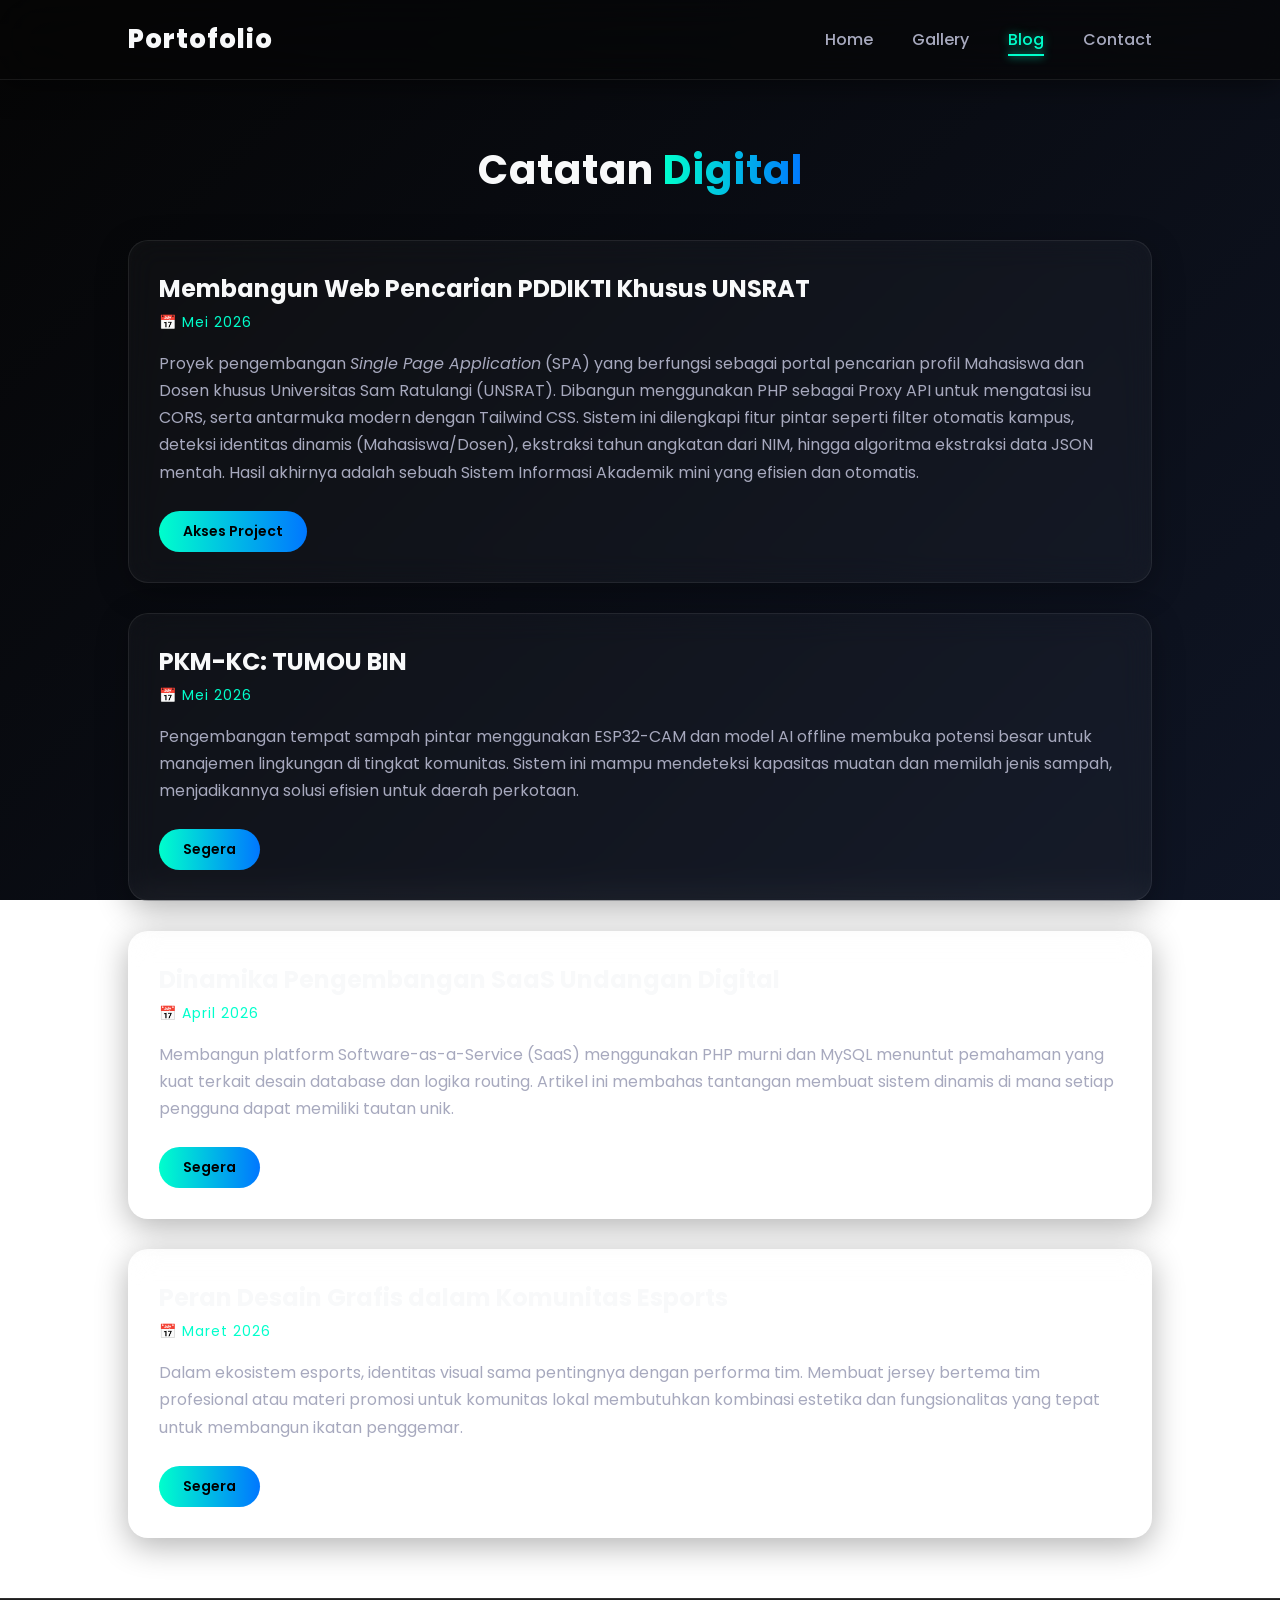
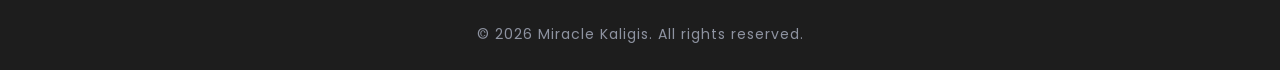
==== blog/index.html @ d9f59096 "commit" ====
<!DOCTYPE html>
<html lang="id">
<head>
    <meta charset="UTF-8">
    <meta name="viewport" content="width=device-width, initial-scale=1.0">
    <title>Blog | Portofolio Web</title>
    <link rel="stylesheet" href="/asset/css/style.css">
</head>
<body>
    <header class="tajuk">
        <a href="../" class="logo">Portofolio</a>
        <nav class="navigasi_bar">
            <a href="../">Home</a>
            <a href="../gallery/">Gallery</a>
            <a href="../blog/" class="aktif">Blog</a>
            <a href="../contact/">Contact</a>
        </nav>
        <div class="menu-toggle" id="mobile-menu">&#9776;</div>
    </header>

    <main>
        <h1 class="judul-halaman animasi-atas">Catatan <span class="teks-sorot">Digital</span></h1>
        
        <div class="blog-container">
            
            <article class="kartu-kaca blog-post sembunyi-scroll">
                <h2>Membangun Web Pencarian PDDIKTI Khusus UNSRAT</h2>
                <p class="tanggal">&#128197; Mei 2026</p>
                <p>Proyek pengembangan <i>Single Page Application</i> (SPA) yang berfungsi sebagai portal pencarian profil Mahasiswa dan Dosen khusus Universitas Sam Ratulangi (UNSRAT). Dibangun menggunakan PHP sebagai Proxy API untuk mengatasi isu CORS, serta antarmuka modern dengan Tailwind CSS. Sistem ini dilengkapi fitur pintar seperti filter otomatis kampus, deteksi identitas dinamis (Mahasiswa/Dosen), ekstraksi tahun angkatan dari NIM, hingga algoritma ekstraksi data JSON mentah. Hasil akhirnya adalah sebuah Sistem Informasi Akademik mini yang efisien dan otomatis.</p>
                <div style="margin-top: 25px;">
                    <a href="https://unityunsrat.rf.gd/" class="tombol1" style="padding: 10px 24px; font-size: 14px;">Akses Project</a>
                </div>
            </article>

            <article class="kartu-kaca blog-post sembunyi-scroll">
                <h2>PKM-KC: TUMOU BIN</h2>
                <p class="tanggal">&#128197; Mei 2026</p>
                <p>Pengembangan tempat sampah pintar menggunakan ESP32-CAM dan model AI offline membuka potensi besar untuk manajemen lingkungan di tingkat komunitas. Sistem ini mampu mendeteksi kapasitas muatan dan memilah jenis sampah, menjadikannya solusi efisien untuk daerah perkotaan.</p>
                <div style="margin-top: 25px;">
                    <a href="#" class="tombol1" style="padding: 10px 24px; font-size: 14px;">Segera</a>
                </div>
            </article>

            <article class="kartu-kaca blog-post sembunyi-scroll">
                <h2>Dinamika Pengembangan SaaS Undangan Digital</h2>
                <p class="tanggal">&#128197; April 2026</p>
                <p>Membangun platform Software-as-a-Service (SaaS) menggunakan PHP murni dan MySQL menuntut pemahaman yang kuat terkait desain database dan logika routing. Artikel ini membahas tantangan membuat sistem dinamis di mana setiap pengguna dapat memiliki tautan unik.</p>
                <div style="margin-top: 25px;">
                    <a href="#" class="tombol1" style="padding: 10px 24px; font-size: 14px;">Segera</a>
                </div>
            </article>

            <article class="kartu-kaca blog-post sembunyi-scroll">
                <h2>Peran Desain Grafis dalam Komunitas Esports</h2>
                <p class="tanggal">&#128197; Maret 2026</p>
                <p>Dalam ekosistem esports, identitas visual sama pentingnya dengan performa tim. Membuat jersey bertema tim profesional atau materi promosi untuk komunitas lokal membutuhkan kombinasi estetika dan fungsionalitas yang tepat untuk membangun ikatan penggemar.</p>
                <div style="margin-top: 25px;">
                    <a href="#" class="tombol1" style="padding: 10px 24px; font-size: 14px;">Segera</a>
                </div>
            </article>
            
        </div>
    </main>

    <footer>
        <p>&copy; 2026 Miracle Kaligis. All rights reserved.</p>
    </footer>

    <script src="/asset/js/script.js"></script>
</body>
</html>
---- asset/css/style.css ----
/* ========== FONT & VARIABEL ========== */
@import url('https://fonts.googleapis.com/css2?family=Poppins:wght@300;400;500;600;700;800&display=swap');

:root {
    --latar_belakang: #050505;
    --warna1: #f8f9fa;
    --warna2: #00ffcc;
    --warna-gradasi: linear-gradient(135deg, #00ffcc, #0077ff);
    --warna-gradasi-animasi: linear-gradient(270deg, #00ffcc, #0077ff, #00ffcc);
    --warna3: rgba(255, 255, 255, 0.03);
    --border-kaca: rgba(255, 255, 255, 0.08);
    --kaca-kilap: inset 0 0 15px rgba(255, 255, 255, 0.02);
}

/* ========== CUSTOM SCROLLBAR ========== */
::-webkit-scrollbar { width: 8px; }
::-webkit-scrollbar-track { background: var(--latar_belakang); }
::-webkit-scrollbar-thumb { 
    background: var(--warna-gradasi); 
    border-radius: 10px; 
}
::-webkit-scrollbar-thumb:hover {
    background: #00ffcc;
}

/* ========== RESET & DASAR ========== */
* {
    margin: 0; 
    padding: 0;
    box-sizing: border-box;
    font-family: 'Poppins', sans-serif;
    scroll-behavior: smooth;
}

body {
    color: var(--warna1);
    /* Latar belakang animasi yang elegan */
    background: linear-gradient(-45deg, #0a0f1d, #050505, #121a2f, #050505);
    background-size: 400% 400%;
    animation: gerakBackground 15s ease infinite;
    background-attachment: fixed;
    overflow-x: hidden;
    display: flex;
    flex-direction: column;
    min-height: 100vh;
}

@keyframes gerakBackground {
    0% { background-position: 0% 50%; }
    50% { background-position: 100% 50%; }
    100% { background-position: 0% 50%; }
}

/* ========== GRADASI TEKS ANIMASI ========== */
.teks-sorot {
    background: var(--warna-gradasi-animasi);
    background-size: 200% 200%;
    animation: gradasiTeks 3s ease infinite;
    background-clip: text;
    -webkit-background-clip: text;
    -webkit-text-fill-color: transparent;
    font-weight: 700;
}

@keyframes gradasiTeks {
    0% { background-position: 0% 50%; }
    50% { background-position: 100% 50%; }
    100% { background-position: 0% 50%; }
}

/* ========== TAJUK (HEADER) ========== */
.tajuk {
    background: rgba(5, 5, 5, 0.6);
    backdrop-filter: blur(25px);
    -webkit-backdrop-filter: blur(25px);
    border-bottom: 1px solid var(--border-kaca);
    position: sticky;
    top: 0; 
    left: 0; 
    width: 100%;
    padding: 20px 10%;
    display: flex;
    justify-content: space-between;
    align-items: center;
    z-index: 999;
    box-shadow: 0 4px 30px rgba(0, 0, 0, 0.5);
}

.logo {
    font-size: 26px;
    font-weight: 800;
    color: var(--warna1);
    text-decoration: none;
    letter-spacing: 1px;
    transition: text-shadow 0.3s ease;
}

.logo:hover {
    text-shadow: 0 0 15px rgba(0, 255, 204, 0.6);
}

.navigasi_bar a {
    text-decoration: none;
    font-size: 16px;
    font-weight: 500;
    color: #a7a9be;
    margin-left: 35px;
    position: relative;
    transition: color 0.3s ease, text-shadow 0.3s ease;
}

/* Efek garis bawah animasi saat navigasi di-hover */
.navigasi_bar a::after {
    content: '';
    position: absolute;
    width: 0;
    height: 2px;
    bottom: -5px;
    left: 0;
    background: var(--warna2);
    transition: width 0.3s ease;
    box-shadow: 0 0 8px var(--warna2);
}

.navigasi_bar a:hover::after, .navigasi_bar a.aktif::after {
    width: 100%;
}

.navigasi_bar a:hover, .navigasi_bar a.aktif {
    color: var(--warna2);
    text-shadow: 0 0 10px rgba(0, 255, 204, 0.5);
}

.menu-toggle {
    display: none;
    font-size: 28px;
    color: var(--warna1);
    cursor: pointer;
    transition: transform 0.3s ease;
}
.menu-toggle:hover {
    transform: scale(1.1);
    color: var(--warna2);
}

/* ========== KOMPONEN UMUM ========== */
main {
    flex: 1;
    padding: 60px 10%;
}

.judul-halaman {
    text-align: center;
    font-size: 40px;
    margin-bottom: 40px;
    letter-spacing: 1px;
}

.tombol1 {
    display: inline-block;
    background: var(--warna-gradasi-animasi);
    background-size: 200% 200%;
    padding: 14px 35px;
    border-radius: 30px;
    font-weight: 600; 
    color: #000;
    text-decoration: none;
    transition: transform 0.3s ease, box-shadow 0.3s ease, background-position 0.4s ease;
    border: none;
    cursor: pointer;
}

.tombol1:hover { 
    transform: translateY(-3px); 
    background-position: 100% 50%;
    box-shadow: 0 10px 25px rgba(0, 255, 204, 0.4); 
}

/* Efek Kaca Premium (Glassmorphism) */
.kartu-kaca {
    background: var(--warna3);
    backdrop-filter: blur(15px);
    -webkit-backdrop-filter: blur(15px);
    padding: 30px;
    border-radius: 20px;
    border: 1px solid var(--border-kaca);
    box-shadow: var(--kaca-kilap), 0 8px 32px rgba(0, 0, 0, 0.3);
    transition: transform 0.4s cubic-bezier(0.175, 0.885, 0.32, 1.275), border-color 0.4s ease, box-shadow 0.4s ease;
}

.kartu-kaca:hover {
    transform: translateY(-8px);
    border-color: var(--warna2);
    box-shadow: var(--kaca-kilap), 0 15px 35px rgba(0, 255, 204, 0.15);
}

/* ========== HALAMAN HOME & FOTO PROFIL ========== */
.beranda {
    display: flex;
    align-items: center;
    justify-content: space-between;
    gap: 50px;
    min-height: calc(100vh - 150px);
    position: relative;
}

.konten_beranda { 
    max-width: 600px; 
    z-index: 2; 
}

.konten_beranda h3 { 
    font-size: 24px; 
    font-weight: 600; 
    color: #a7a9be; 
    text-transform: uppercase;
    letter-spacing: 2px;
}

.konten_beranda h1 { 
    font-size: 55px; 
    font-weight: 800; 
    margin: 10px 0; 
    line-height: 1.2; 
}

.konten_beranda p { 
    font-size: 16px; 
    color: #8e93a1; 
    line-height: 1.8; 
    margin: 20px 0 35px; 
}

/* Foto Profil Lebi Keren */
.foto-profil-container {
    display: flex;
    justify-content: center;
    align-items: center;
    flex: 1;
}

.lingkaran-glowing {
    position: relative;
    width: 350px;
    height: 350px;
    border-radius: 50%;
    display: flex;
    justify-content: center;
    align-items: center;
    animation: mengambang 4s ease-in-out infinite;
}

/* Efek Pulsing Glow */
.lingkaran-glowing::after {
    content: '';
    position: absolute;
    width: 100%;
    height: 100%;
    border-radius: 50%;
    box-shadow: 0 0 50px rgba(0, 255, 204, 0.3);
    animation: pulse 2s ease-out infinite;
    z-index: -2;
}

.lingkaran-glowing::before {
    content: '';
    position: absolute;
    width: 106%;
    height: 106%;
    border-radius: 50%;
    background: var(--warna-gradasi);
    animation: putar 5s linear infinite;
    z-index: -1;
    box-shadow: 0 0 35px rgba(0, 255, 204, 0.4);
}

.lingkaran-glowing img {
    position: relative;
    width: 100%;
    height: 100%;
    object-fit: cover; 
    object-position: center; 
    border-radius: 50%;
    border: 8px solid var(--latar_belakang); 
    z-index: 1;
    background-color: var(--latar_belakang);
    transition: transform 0.5s ease;
}

.lingkaran-glowing:hover img {
    transform: scale(1.05);
}

@keyframes putar {
    0% { transform: rotate(0deg); }
    100% { transform: rotate(360deg); }
}

@keyframes mengambang {
    0%, 100% { transform: translateY(0); }
    50% { transform: translateY(-15px); }
}

@keyframes pulse {
    0% { transform: scale(1); opacity: 1; }
    100% { transform: scale(1.15); opacity: 0; }
}

/* ========== SECTION KETERAMPILAN ========== */
.keterampilan {
    margin-top: 120px;
    text-align: center;
}

.keterampilan-header h2 {
    font-size: 36px;
    margin-bottom: 10px;
}

.keterampilan-header p {
    font-size: 16px;
    color: #8e93a1;
    margin-bottom: 50px;
}

.keterampilan-container {
    display: flex;
    flex-wrap: wrap;
    justify-content: center;
    gap: 30px;
}

.kartu-skill {
    background: var(--warna3); 
    backdrop-filter: blur(15px);
    border: 1px solid var(--border-kaca);
    border-radius: 20px;
    padding: 40px 20px;
    width: 260px;
    box-shadow: var(--kaca-kilap), 0 8px 32px rgba(0, 0, 0, 0.3);
    transition: all 0.4s cubic-bezier(0.175, 0.885, 0.32, 1.275);
    position: relative;
    overflow: hidden;
}

/* Garis atas aksen saat di hover */
.kartu-skill::before {
    content: '';
    position: absolute;
    top: 0; left: 0; width: 0; height: 3px;
    background: var(--warna2);
    transition: width 0.4s ease;
}

.kartu-skill:hover::before {
    width: 100%;
}

.kartu-skill:hover {
    transform: translateY(-12px);
    border-color: rgba(0, 255, 204, 0.3);
    box-shadow: var(--kaca-kilap), 0 20px 40px rgba(0, 255, 204, 0.1);
}

.ikon-skill {
    font-size: 45px;
    margin-bottom: 20px;
    background: var(--warna-gradasi);
    background-clip: text;
    -webkit-background-clip: text;
    -webkit-text-fill-color: transparent;
    display: inline-block;
}

.kartu-skill h3 {
    font-size: 20px;
    margin-bottom: 15px;
    color: var(--warna1);
}

.kartu-skill p {
    font-size: 14px;
    color: #8e93a1;
    line-height: 1.6;
}

/* ========== HALAMAN GALLERY ========== */
.gallery-grid {
    display: grid;
    grid-template-columns: repeat(auto-fit, minmax(280px, 1fr));
    gap: 20px;
}

.gallery-grid img {
    width: 100%;
    height: 250px;
    object-fit: cover;
    border-radius: 15px;
    border: 1px solid var(--border-kaca);
    transition: all 0.5s ease;
    cursor: pointer;
    filter: grayscale(60%) brightness(80%);
}

.gallery-grid img:hover {
    filter: grayscale(0%) brightness(100%);
    box-shadow: 0 10px 25px rgba(0, 255, 204, 0.3);
    transform: scale(1.03) translateY(-5px);
    border-color: var(--warna2);
}

/* ========== HALAMAN BLOG ========== */
.blog-container {
    display: flex;
    flex-direction: column;
    gap: 30px;
}

.blog-post h2 { 
    font-size: 24px; 
    margin-bottom: 5px; 
    color: var(--warna1); 
    transition: color 0.3s ease;
}
.kartu-kaca:hover .blog-post h2 {
    color: var(--warna2);
}

.blog-post .tanggal { 
    color: var(--warna2); 
    font-size: 14px; 
    margin-bottom: 15px; 
    letter-spacing: 1px;
}

.blog-post p { 
    color: #a7a9be; 
    line-height: 1.7; 
}

/* ========== HALAMAN CONTACT ========== */
.contact-wrapper {
    display: flex;
    flex-wrap: wrap;
    gap: 40px;
}

.data-diri, .form-kontak { 
    flex: 1; 
    min-width: 300px; 
}

.data-diri h3, .form-kontak h3 { 
    margin-bottom: 25px; 
    font-size: 24px; 
    position: relative;
    display: inline-block;
}

.data-diri h3::after, .form-kontak h3::after {
    content: '';
    position: absolute;
    width: 40px;
    height: 3px;
    background: var(--warna2);
    bottom: -8px;
    left: 0;
    border-radius: 2px;
}

.data-diri ul { list-style: none; }

.data-diri li { 
    margin-bottom: 20px; 
    font-size: 16px; 
    color: #a7a9be; 
    display: flex; 
    align-items: center;
    transition: transform 0.3s ease, color 0.3s ease;
}

.data-diri li:hover {
    transform: translateX(8px);
    color: var(--warna1);
}

.ikon-keren {
    width: 30px;
    font-size: 18px;
    color: var(--warna2);
    display: inline-block;
    text-align: center;
    margin-right: 15px;
    transition: transform 0.3s ease;
}
.data-diri li:hover .ikon-keren {
    transform: scale(1.2);
}

.data-diri strong { 
    color: var(--warna1); 
    margin-right: 5px; 
}

/* Efek Sosmed Link */
.sosmed-link {
    display: flex;
    align-items: center;
    transition: all 0.3s ease;
}
.sosmed-link img {
    width: 32px; 
    height: 32px; 
    border-radius: 8px;
    transition: all 0.3s cubic-bezier(0.175, 0.885, 0.32, 1.275);
    box-shadow: 0 4px 6px rgba(0,0,0,0.2);
}
.sosmed-link:hover img {
    transform: scale(1.2) translateY(-4px);
    filter: drop-shadow(0px 8px 12px rgba(0, 255, 204, 0.5)); 
}

/* Form Styling */
.form-kontak form { 
    display: flex; 
    flex-direction: column; 
    gap: 18px; 
}

.form-kontak input, .form-kontak textarea {
    padding: 16px; 
    border-radius: 12px; 
    background: rgba(255, 255, 255, 0.03);
    border: 1px solid var(--border-kaca); 
    color: var(--warna1); 
    outline: none; 
    font-size: 15px;
    font-family: inherit;
    transition: all 0.3s ease;
    box-sizing: border-box;
}

.form-kontak input:hover, .form-kontak textarea:hover {
    background: rgba(255, 255, 255, 0.05);
}

.form-kontak input:focus, .form-kontak textarea:focus { 
    border-color: var(--warna2);
    background: rgba(0, 255, 204, 0.02);
    box-shadow: 0 0 15px rgba(0, 255, 204, 0.2);
    transform: translateY(-2px);
}

.form-kontak textarea { 
    resize: vertical; 
    min-height: 150px; 
}

/* ========== FOOTER ========== */
footer {
    text-align: center;
    padding: 25px;
    background: rgba(5,5,5,0.9);
    border-top: 1px solid var(--border-kaca);
    color: #8e93a1;
    font-size: 14px;
    margin-top: auto;
    letter-spacing: 1px;
}

/* ========== ANIMASI KURSOR MENGETIK ========== */
.kursor {
    font-weight: bold;
    color: var(--warna2);
    animation: kedip 0.7s infinite;
}

@keyframes kedip {
    0%, 100% { opacity: 1; }
    50% { opacity: 0; }
}

/* ========== ANIMASI HALAMAN DIMUAT ========== */
.animasi-kiri { opacity: 0; animation: geserKiri 1s ease forwards; }
.animasi-kanan { opacity: 0; animation: geserKanan 1s ease forwards; }
.animasi-atas { opacity: 0; animation: geserAtas 1s ease forwards; }

.delay-1 { animation-delay: 0.2s; }
.delay-2 { animation-delay: 0.4s; }
.delay-3 { animation-delay: 0.6s; }
.delay-4 { animation-delay: 0.8s; } 

@keyframes geserKiri { 
    0% { transform: translateX(-50px); opacity: 0; } 
    100% { transform: translateX(0); opacity: 1; } 
}

@keyframes geserKanan { 
    0% { transform: translateX(50px); opacity: 0; } 
    100% { transform: translateX(0); opacity: 1; } 
}

@keyframes geserAtas { 
    0% { transform: translateY(50px); opacity: 0; } 
    100% { transform: translateY(0); opacity: 1; } 
}

/* ========== ANIMASI SCROLL REVEAL ========== */
.sembunyi-scroll {
    opacity: 0;
    transform: translateY(60px) scale(0.95);
    transition: all 0.8s cubic-bezier(0.25, 0.46, 0.45, 0.94);
}

.muncul-scroll {
    opacity: 1;
    transform: translateY(0) scale(1);
}

/* ========== RESPONSIVE (MOBILE) ========== */
@media (max-width: 991px) {
    .tajuk { padding: 15px 5%; }
    .menu-toggle { display: block; }
    
    .navigasi_bar {
        display: none;
        position: absolute; 
        top: 100%; 
        left: 0; 
        width: 100%;
        background: rgba(5,5,5,0.98); 
        backdrop-filter: blur(15px);
        flex-direction: column; 
        text-align: center;
        border-bottom: 1px solid var(--border-kaca);
        box-shadow: 0 10px 20px rgba(0,0,0,0.5);
    }
    
    .navigasi_bar.tampil { display: flex; animation: slideBawah 0.3s ease; }
    
    @keyframes slideBawah {
        from { opacity: 0; transform: translateY(-10px); }
        to { opacity: 1; transform: translateY(0); }
    }
    
    .navigasi_bar a { margin: 0; padding: 18px 0; border-top: 1px solid var(--border-kaca); }
    .navigasi_bar a::after { display: none; } /* Matikan garis bawah di mobile */
    main { padding: 40px 5%; }
    
    .beranda { 
        flex-direction: column; 
        justify-content: center; 
        text-align: center; 
        margin-top: 20px;
    }
    
    .lingkaran-glowing {
        width: 280px; 
        height: 280px;
        margin-top: 40px;
    }
    
    .konten_beranda h1 {
        font-size: 42px;
    }
    
    .keterampilan {
        margin-top: 80px;
    }
}
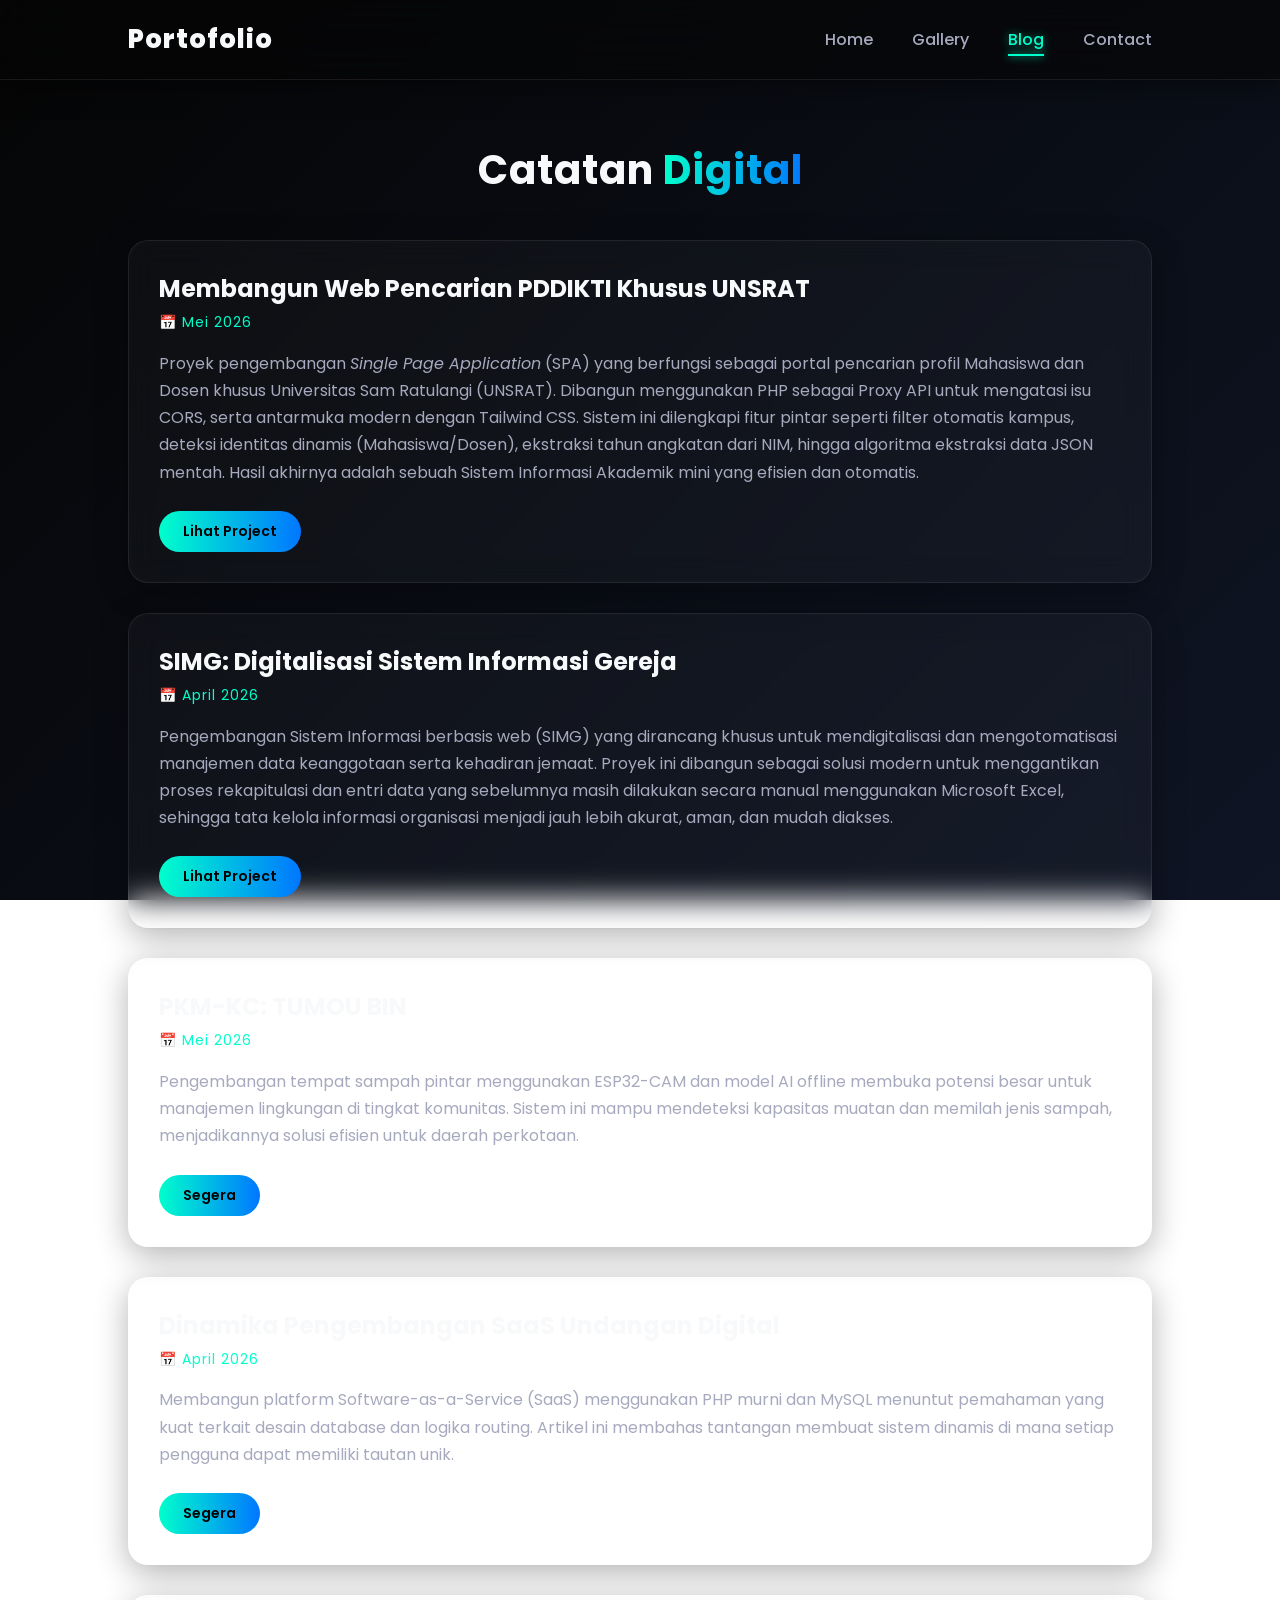
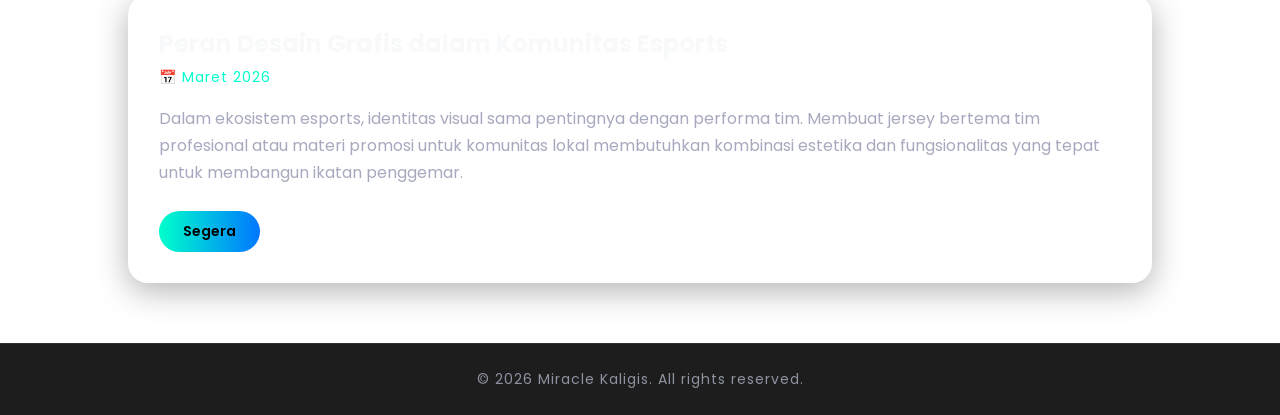
==== commit 9e45a9e1: "commit" ====
--- a/blog/index.html
+++ b/blog/index.html
@@ -28,7 +28,16 @@
                 <p class="tanggal">&#128197; Mei 2026</p>
                 <p>Proyek pengembangan <i>Single Page Application</i> (SPA) yang berfungsi sebagai portal pencarian profil Mahasiswa dan Dosen khusus Universitas Sam Ratulangi (UNSRAT). Dibangun menggunakan PHP sebagai Proxy API untuk mengatasi isu CORS, serta antarmuka modern dengan Tailwind CSS. Sistem ini dilengkapi fitur pintar seperti filter otomatis kampus, deteksi identitas dinamis (Mahasiswa/Dosen), ekstraksi tahun angkatan dari NIM, hingga algoritma ekstraksi data JSON mentah. Hasil akhirnya adalah sebuah Sistem Informasi Akademik mini yang efisien dan otomatis.</p>
                 <div style="margin-top: 25px;">
-                    <a href="https://unityunsrat.rf.gd/" class="tombol1" style="padding: 10px 24px; font-size: 14px;">Akses Project</a>
+                    <a href="https://unityunsrat.rf.gd/" target="_blank" class="tombol1" style="padding: 10px 24px; font-size: 14px;">Lihat Project</a>
+                </div>
+            </article>
+
+            <article class="kartu-kaca blog-post sembunyi-scroll">
+                <h2>SIMG: Digitalisasi Sistem Informasi Gereja</h2>
+                <p class="tanggal">&#128197; April 2026</p>
+                <p>Pengembangan Sistem Informasi berbasis web (SIMG) yang dirancang khusus untuk mendigitalisasi dan mengotomatisasi manajemen data keanggotaan serta kehadiran jemaat. Proyek ini dibangun sebagai solusi modern untuk menggantikan proses rekapitulasi dan entri data yang sebelumnya masih dilakukan secara manual menggunakan Microsoft Excel, sehingga tata kelola informasi organisasi menjadi jauh lebih akurat, aman, dan mudah diakses.</p>
+                <div style="margin-top: 25px;">
+                    <a href="https://sigalilea.biz.id" target="_blank" class="tombol1" style="padding: 10px 24px; font-size: 14px;">Lihat Project</a>
                 </div>
             </article>
 
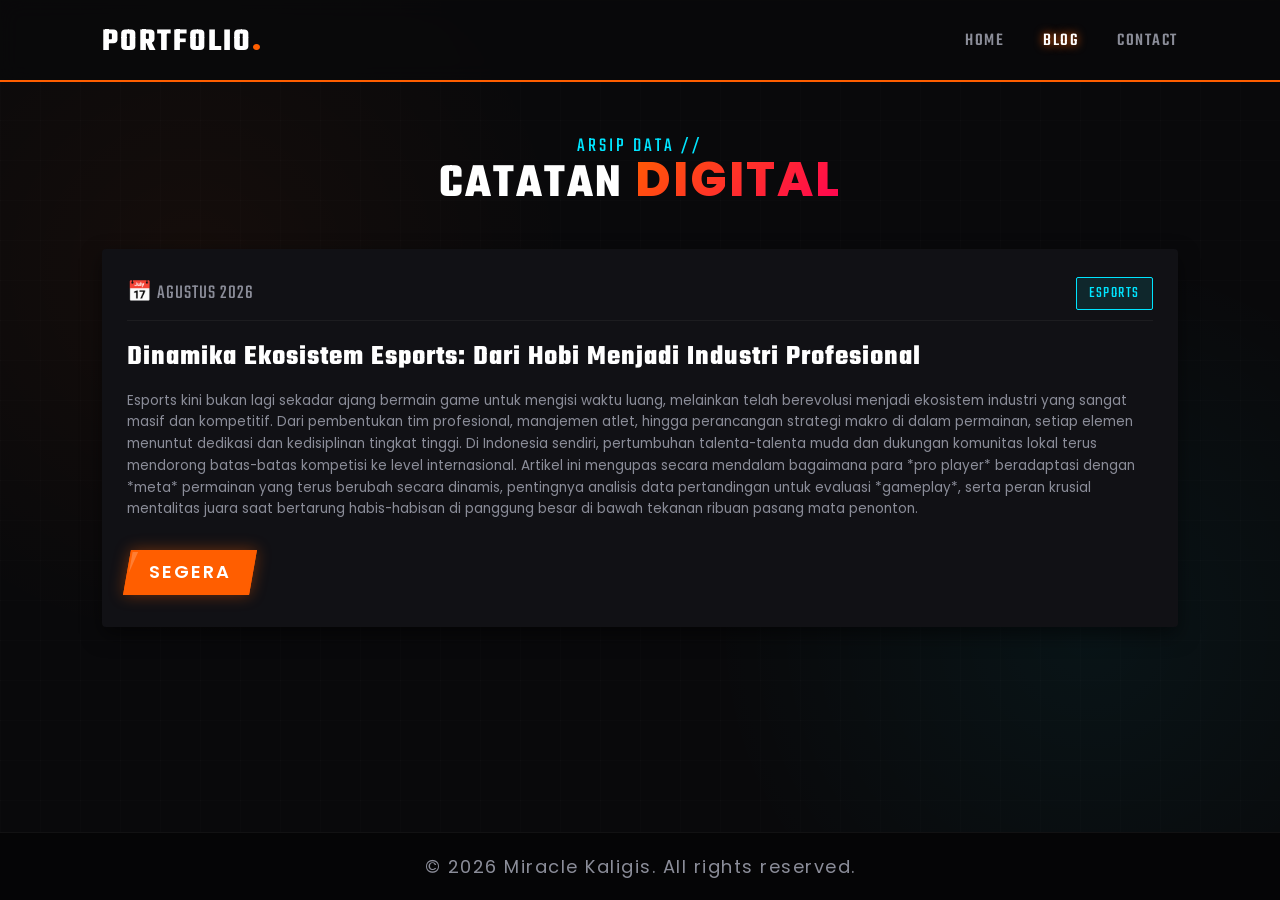
==== commit 6788c33a: "commit" ====
--- a/blog/index.html
+++ b/blog/index.html
@@ -3,75 +3,51 @@
 <head>
     <meta charset="UTF-8">
     <meta name="viewport" content="width=device-width, initial-scale=1.0">
-    <title>Blog | Portofolio Web</title>
+    <title>Blog | Esports & Multimedia Support</title>
     <link rel="stylesheet" href="/asset/css/style.css">
 </head>
 <body>
+    
+    <!-- Header Navigasi bergaya UI Game -->
     <header class="tajuk">
-        <a href="../" class="logo">Portofolio</a>
+        <a href="../" class="logo">PORTFOLIO<span class="titik-aksen">.</span></a>
         <nav class="navigasi_bar">
-            <a href="../">Home</a>
-            <a href="../gallery/">Gallery</a>
-            <a href="../blog/" class="aktif">Blog</a>
-            <a href="../contact/">Contact</a>
+            <a href="../">HOME</a>
+            <a href="../blog/" class="aktif">BLOG</a>
+            <a href="../contact/">CONTACT</a>
         </nav>
         <div class="menu-toggle" id="mobile-menu">&#9776;</div>
     </header>
 
     <main>
-        <h1 class="judul-halaman animasi-atas">Catatan <span class="teks-sorot">Digital</span></h1>
+        <div class="section-head text-center sembunyi-scroll">
+            <span class="eyebrow glow-text">ARSIP DATA //</span>
+            <h1 class="judul-halaman animasi-atas">CATATAN <span class="teks-sorot">DIGITAL</span></h1>
+        </div>
         
         <div class="blog-container">
             
-            <article class="kartu-kaca blog-post sembunyi-scroll">
-                <h2>Membangun Web Pencarian PDDIKTI Khusus UNSRAT</h2>
-                <p class="tanggal">&#128197; Mei 2026</p>
-                <p>Proyek pengembangan <i>Single Page Application</i> (SPA) yang berfungsi sebagai portal pencarian profil Mahasiswa dan Dosen khusus Universitas Sam Ratulangi (UNSRAT). Dibangun menggunakan PHP sebagai Proxy API untuk mengatasi isu CORS, serta antarmuka modern dengan Tailwind CSS. Sistem ini dilengkapi fitur pintar seperti filter otomatis kampus, deteksi identitas dinamis (Mahasiswa/Dosen), ekstraksi tahun angkatan dari NIM, hingga algoritma ekstraksi data JSON mentah. Hasil akhirnya adalah sebuah Sistem Informasi Akademik mini yang efisien dan otomatis.</p>
-                <div style="margin-top: 25px;">
-                    <a href="https://unityunsrat.rf.gd/" target="_blank" class="tombol1" style="padding: 10px 24px; font-size: 14px;">Lihat Project</a>
+            <!-- Artikel 1 (Diperbarui khusus Esports & Diperpanjang) -->
+            <article class="kartu-esports blog-post sembunyi-scroll delay-1">
+                <div class="blog-meta">
+                    <span class="tanggal">&#128197; AGUSTUS 2026</span>
+                    <span class="kategori-badge">ESPORTS</span>
                 </div>
+                <h2>Dinamika Ekosistem Esports: Dari Hobi Menjadi Industri Profesional</h2>
+                <p>Esports kini bukan lagi sekadar ajang bermain game untuk mengisi waktu luang, melainkan telah berevolusi menjadi ekosistem industri yang sangat masif dan kompetitif. Dari pembentukan tim profesional, manajemen atlet, hingga perancangan strategi makro di dalam permainan, setiap elemen menuntut dedikasi dan kedisiplinan tingkat tinggi. Di Indonesia sendiri, pertumbuhan talenta-talenta muda dan dukungan komunitas lokal terus mendorong batas-batas kompetisi ke level internasional. Artikel ini mengupas secara mendalam bagaimana para *pro player* beradaptasi dengan *meta* permainan yang terus berubah secara dinamis, pentingnya analisis data pertandingan untuk evaluasi *gameplay*, serta peran krusial mentalitas juara saat bertarung habis-habisan di panggung besar di bawah tekanan ribuan pasang mata penonton.</p>
+                <div style="margin-top: 30px;">
+                    <a href="#" class="tombol-esports-kecil">
+                        <span class="teks-tombol">SEGERA</span>
+                        <span class="efek-garis"></span>
+                    </a>
+                </div>
+                <div class="garis-animasi"></div>
             </article>
 
-            <article class="kartu-kaca blog-post sembunyi-scroll">
-                <h2>SIMG: Digitalisasi Sistem Informasi Gereja</h2>
-                <p class="tanggal">&#128197; April 2026</p>
-                <p>Pengembangan Sistem Informasi berbasis web (SIMG) yang dirancang khusus untuk mendigitalisasi dan mengotomatisasi manajemen data keanggotaan serta kehadiran jemaat. Proyek ini dibangun sebagai solusi modern untuk menggantikan proses rekapitulasi dan entri data yang sebelumnya masih dilakukan secara manual menggunakan Microsoft Excel, sehingga tata kelola informasi organisasi menjadi jauh lebih akurat, aman, dan mudah diakses.</p>
-                <div style="margin-top: 25px;">
-                    <a href="https://sigalilea.biz.id" target="_blank" class="tombol1" style="padding: 10px 24px; font-size: 14px;">Lihat Project</a>
-                </div>
-            </article>
-
-            <article class="kartu-kaca blog-post sembunyi-scroll">
-                <h2>PKM-KC: TUMOU BIN</h2>
-                <p class="tanggal">&#128197; Mei 2026</p>
-                <p>Pengembangan tempat sampah pintar menggunakan ESP32-CAM dan model AI offline membuka potensi besar untuk manajemen lingkungan di tingkat komunitas. Sistem ini mampu mendeteksi kapasitas muatan dan memilah jenis sampah, menjadikannya solusi efisien untuk daerah perkotaan.</p>
-                <div style="margin-top: 25px;">
-                    <a href="#" class="tombol1" style="padding: 10px 24px; font-size: 14px;">Segera</a>
-                </div>
-            </article>
-
-            <article class="kartu-kaca blog-post sembunyi-scroll">
-                <h2>Dinamika Pengembangan SaaS Undangan Digital</h2>
-                <p class="tanggal">&#128197; April 2026</p>
-                <p>Membangun platform Software-as-a-Service (SaaS) menggunakan PHP murni dan MySQL menuntut pemahaman yang kuat terkait desain database dan logika routing. Artikel ini membahas tantangan membuat sistem dinamis di mana setiap pengguna dapat memiliki tautan unik.</p>
-                <div style="margin-top: 25px;">
-                    <a href="#" class="tombol1" style="padding: 10px 24px; font-size: 14px;">Segera</a>
-                </div>
-            </article>
-
-            <article class="kartu-kaca blog-post sembunyi-scroll">
-                <h2>Peran Desain Grafis dalam Komunitas Esports</h2>
-                <p class="tanggal">&#128197; Maret 2026</p>
-                <p>Dalam ekosistem esports, identitas visual sama pentingnya dengan performa tim. Membuat jersey bertema tim profesional atau materi promosi untuk komunitas lokal membutuhkan kombinasi estetika dan fungsionalitas yang tepat untuk membangun ikatan penggemar.</p>
-                <div style="margin-top: 25px;">
-                    <a href="#" class="tombol1" style="padding: 10px 24px; font-size: 14px;">Segera</a>
-                </div>
-            </article>
-            
         </div>
     </main>
 
-    <footer>
+    <footer id="kontak-footer">
         <p>&copy; 2026 Miracle Kaligis. All rights reserved.</p>
     </footer>
 
--- a/asset/css/style.css
+++ b/asset/css/style.css
@@ -1,670 +1,206 @@
-/* ========== FONT & VARIABEL ========== */
-@import url('https://fonts.googleapis.com/css2?family=Poppins:wght@300;400;500;600;700;800&display=swap');
+/* ========== FONT & VARIABEL (ESPORTS THEME) ========== */
+@import url('https://fonts.googleapis.com/css2?family=Teko:wght@500;600;700&family=Poppins:wght@300;400;600;800&display=swap');
 
 :root {
-    --latar_belakang: #050505;
-    --warna1: #f8f9fa;
-    --warna2: #00ffcc;
-    --warna-gradasi: linear-gradient(135deg, #00ffcc, #0077ff);
-    --warna-gradasi-animasi: linear-gradient(270deg, #00ffcc, #0077ff, #00ffcc);
-    --warna3: rgba(255, 255, 255, 0.03);
-    --border-kaca: rgba(255, 255, 255, 0.08);
-    --kaca-kilap: inset 0 0 15px rgba(255, 255, 255, 0.02);
+    --bg-dark: #09090b;
+    --bg-panel: #111115;
+    --warna-aksen1: #ff5e00; /* Esports Orange */
+    --warna-aksen2: #00e5ff; /* Cyber Blue */
+    --warna-teks: #ffffff;
+    --warna-pudar: #8b8d99;
+    --gradasi-agresif: linear-gradient(135deg, #ff5e00, #ff0055);
+    --border-tech: rgba(255, 255, 255, 0.05);
 }
 
 /* ========== CUSTOM SCROLLBAR ========== */
-::-webkit-scrollbar { width: 8px; }
-::-webkit-scrollbar-track { background: var(--latar_belakang); }
-::-webkit-scrollbar-thumb { 
-    background: var(--warna-gradasi); 
-    border-radius: 10px; 
-}
-::-webkit-scrollbar-thumb:hover {
-    background: #00ffcc;
-}
+::-webkit-scrollbar { width: 6px; }
+::-webkit-scrollbar-track { background: var(--bg-dark); }
+::-webkit-scrollbar-thumb { background: var(--warna-aksen1); border-radius: 0px; }
+::-webkit-scrollbar-thumb:hover { background: #ff7b29; }
 
 /* ========== RESET & DASAR ========== */
-* {
-    margin: 0; 
-    padding: 0;
-    box-sizing: border-box;
-    font-family: 'Poppins', sans-serif;
-    scroll-behavior: smooth;
-}
+* { margin: 0; padding: 0; box-sizing: border-box; font-family: 'Poppins', sans-serif; scroll-behavior: smooth; }
 
 body {
-    color: var(--warna1);
-    /* Latar belakang animasi yang elegan */
-    background: linear-gradient(-45deg, #0a0f1d, #050505, #121a2f, #050505);
-    background-size: 400% 400%;
-    animation: gerakBackground 15s ease infinite;
-    background-attachment: fixed;
-    overflow-x: hidden;
-    display: flex;
-    flex-direction: column;
-    min-height: 100vh;
-}
-
-@keyframes gerakBackground {
-    0% { background-position: 0% 50%; }
-    50% { background-position: 100% 50%; }
-    100% { background-position: 0% 50%; }
-}
-
-/* ========== GRADASI TEKS ANIMASI ========== */
-.teks-sorot {
-    background: var(--warna-gradasi-animasi);
-    background-size: 200% 200%;
-    animation: gradasiTeks 3s ease infinite;
-    background-clip: text;
-    -webkit-background-clip: text;
-    -webkit-text-fill-color: transparent;
-    font-weight: 700;
-}
-
-@keyframes gradasiTeks {
-    0% { background-position: 0% 50%; }
-    50% { background-position: 100% 50%; }
-    100% { background-position: 0% 50%; }
-}
-
-/* ========== TAJUK (HEADER) ========== */
+    background-color: var(--bg-dark); color: var(--warna-teks);
+    background-image: radial-gradient(circle at 15% 30%, rgba(255, 94, 0, 0.05), transparent 30%), radial-gradient(circle at 85% 70%, rgba(0, 229, 255, 0.05), transparent 30%);
+    background-attachment: fixed; overflow-x: hidden; display: flex; flex-direction: column; min-height: 100vh;
+}
+
+body::before {
+    content: ''; position: fixed; top: 0; left: 0; width: 100%; height: 100%;
+    background-image: linear-gradient(var(--border-tech) 1px, transparent 1px), linear-gradient(90deg, var(--border-tech) 1px, transparent 1px);
+    background-size: 40px 40px; z-index: -1; opacity: 0.3;
+}
+
+.teks-sorot { background: var(--gradasi-agresif); -webkit-background-clip: text; -webkit-text-fill-color: transparent; font-weight: 800; }
+.titik-aksen { color: var(--warna-aksen1); }
+
+/* ========== TAJUK (HEADER ESPORTS) ========== */
 .tajuk {
-    background: rgba(5, 5, 5, 0.6);
-    backdrop-filter: blur(25px);
-    -webkit-backdrop-filter: blur(25px);
-    border-bottom: 1px solid var(--border-kaca);
-    position: sticky;
-    top: 0; 
-    left: 0; 
-    width: 100%;
-    padding: 20px 10%;
-    display: flex;
-    justify-content: space-between;
-    align-items: center;
-    z-index: 999;
-    box-shadow: 0 4px 30px rgba(0, 0, 0, 0.5);
-}
-
-.logo {
-    font-size: 26px;
-    font-weight: 800;
-    color: var(--warna1);
-    text-decoration: none;
-    letter-spacing: 1px;
-    transition: text-shadow 0.3s ease;
-}
-
-.logo:hover {
-    text-shadow: 0 0 15px rgba(0, 255, 204, 0.6);
-}
+    background: rgba(9, 9, 11, 0.9); border-bottom: 2px solid var(--warna-aksen1);
+    position: sticky; top: 0; left: 0; width: 100%; padding: 15px 8%;
+    display: flex; justify-content: space-between; align-items: center; z-index: 999; backdrop-filter: blur(10px);
+}
+
+.logo { font-family: 'Teko', sans-serif; font-size: 32px; font-weight: 700; color: var(--warna-teks); text-decoration: none; letter-spacing: 2px; }
 
 .navigasi_bar a {
-    text-decoration: none;
-    font-size: 16px;
-    font-weight: 500;
-    color: #a7a9be;
-    margin-left: 35px;
-    position: relative;
-    transition: color 0.3s ease, text-shadow 0.3s ease;
-}
-
-/* Efek garis bawah animasi saat navigasi di-hover */
-.navigasi_bar a::after {
-    content: '';
-    position: absolute;
-    width: 0;
-    height: 2px;
-    bottom: -5px;
-    left: 0;
-    background: var(--warna2);
-    transition: width 0.3s ease;
-    box-shadow: 0 0 8px var(--warna2);
-}
-
-.navigasi_bar a:hover::after, .navigasi_bar a.aktif::after {
-    width: 100%;
-}
-
-.navigasi_bar a:hover, .navigasi_bar a.aktif {
-    color: var(--warna2);
-    text-shadow: 0 0 10px rgba(0, 255, 204, 0.5);
-}
-
-.menu-toggle {
-    display: none;
-    font-size: 28px;
-    color: var(--warna1);
-    cursor: pointer;
-    transition: transform 0.3s ease;
-}
-.menu-toggle:hover {
-    transform: scale(1.1);
-    color: var(--warna2);
-}
+    text-decoration: none; font-family: 'Teko', sans-serif; font-size: 18px;
+    font-weight: 500; color: var(--warna-pudar); margin-left: 35px; letter-spacing: 1.5px; transition: all 0.3s ease;
+}
+
+.navigasi_bar a:hover, .navigasi_bar a.aktif { color: var(--warna-teks); text-shadow: 0 0 10px var(--warna-aksen1); }
+.menu-toggle { display: none; font-size: 24px; color: var(--warna-teks); cursor: pointer; }
 
 /* ========== KOMPONEN UMUM ========== */
-main {
-    flex: 1;
-    padding: 60px 10%;
-}
-
-.judul-halaman {
-    text-align: center;
-    font-size: 40px;
-    margin-bottom: 40px;
-    letter-spacing: 1px;
-}
-
-.tombol1 {
-    display: inline-block;
-    background: var(--warna-gradasi-animasi);
-    background-size: 200% 200%;
-    padding: 14px 35px;
-    border-radius: 30px;
-    font-weight: 600; 
-    color: #000;
-    text-decoration: none;
-    transition: transform 0.3s ease, box-shadow 0.3s ease, background-position 0.4s ease;
-    border: none;
-    cursor: pointer;
-}
-
-.tombol1:hover { 
-    transform: translateY(-3px); 
-    background-position: 100% 50%;
-    box-shadow: 0 10px 25px rgba(0, 255, 204, 0.4); 
-}
-
-/* Efek Kaca Premium (Glassmorphism) */
-.kartu-kaca {
-    background: var(--warna3);
-    backdrop-filter: blur(15px);
-    -webkit-backdrop-filter: blur(15px);
-    padding: 30px;
-    border-radius: 20px;
-    border: 1px solid var(--border-kaca);
-    box-shadow: var(--kaca-kilap), 0 8px 32px rgba(0, 0, 0, 0.3);
-    transition: transform 0.4s cubic-bezier(0.175, 0.885, 0.32, 1.275), border-color 0.4s ease, box-shadow 0.4s ease;
-}
-
-.kartu-kaca:hover {
-    transform: translateY(-8px);
-    border-color: var(--warna2);
-    box-shadow: var(--kaca-kilap), 0 15px 35px rgba(0, 255, 204, 0.15);
-}
+main { flex: 1; padding: 50px 8%; }
+
+.judul-halaman { font-family: 'Teko', sans-serif; font-size: 48px; letter-spacing: 2px; margin-bottom: 30px; text-transform: uppercase; line-height: 1; }
+
+.eyebrow-esports, .eyebrow { font-family: 'Teko', sans-serif; color: var(--warna-aksen2); font-size: 20px; letter-spacing: 3px; margin-bottom: -5px; display: block; }
+
+/* Tombol Agresif bergaya UI Game */
+.tombol-esports, .tombol-esports-kecil {
+    position: relative; display: inline-block; background: var(--warna-aksen1); color: #fff;
+    font-family: 'Teko', sans-serif; font-weight: 600; letter-spacing: 2px; text-decoration: none;
+    text-transform: uppercase; transform: skewX(-10deg); transition: all 0.3s ease; border: 2px solid var(--warna-aksen1);
+    box-shadow: 0 0 15px rgba(255, 94, 0, 0.4); overflow: hidden; cursor: pointer;
+}
+
+.tombol-esports { padding: 10px 25px; font-size: 20px; }
+.tombol-esports-kecil { padding: 6px 20px; font-size: 18px; }
+
+.tombol-esports .teks-tombol, .tombol-esports-kecil .teks-tombol { display: inline-block; transform: skewX(10deg); position: relative; z-index: 2; }
+.tombol-esports:hover, .tombol-esports-kecil:hover { background: transparent; color: var(--warna-aksen1); box-shadow: 0 0 25px rgba(255, 94, 0, 0.6); }
+
+.efek-garis { position: absolute; top: 0; left: -100%; width: 100%; height: 100%; background: rgba(255, 255, 255, 0.2); transform: skewX(-15deg); transition: left 0.4s ease; z-index: 1; }
+.tombol-esports:hover .efek-garis, .tombol-esports-kecil:hover .efek-garis { left: 100%; }
 
 /* ========== HALAMAN HOME & FOTO PROFIL ========== */
-.beranda {
-    display: flex;
-    align-items: center;
-    justify-content: space-between;
-    gap: 50px;
-    min-height: calc(100vh - 150px);
-    position: relative;
-}
-
-.konten_beranda { 
-    max-width: 600px; 
-    z-index: 2; 
-}
-
-.konten_beranda h3 { 
-    font-size: 24px; 
-    font-weight: 600; 
-    color: #a7a9be; 
-    text-transform: uppercase;
-    letter-spacing: 2px;
-}
-
-.konten_beranda h1 { 
-    font-size: 55px; 
-    font-weight: 800; 
-    margin: 10px 0; 
-    line-height: 1.2; 
-}
-
-.konten_beranda p { 
-    font-size: 16px; 
-    color: #8e93a1; 
-    line-height: 1.8; 
-    margin: 20px 0 35px; 
-}
-
-/* Foto Profil Lebi Keren */
-.foto-profil-container {
-    display: flex;
-    justify-content: center;
-    align-items: center;
-    flex: 1;
-}
-
-.lingkaran-glowing {
-    position: relative;
-    width: 350px;
-    height: 350px;
-    border-radius: 50%;
-    display: flex;
-    justify-content: center;
-    align-items: center;
-    animation: mengambang 4s ease-in-out infinite;
-}
-
-/* Efek Pulsing Glow */
-.lingkaran-glowing::after {
-    content: '';
-    position: absolute;
-    width: 100%;
-    height: 100%;
-    border-radius: 50%;
-    box-shadow: 0 0 50px rgba(0, 255, 204, 0.3);
-    animation: pulse 2s ease-out infinite;
-    z-index: -2;
-}
-
-.lingkaran-glowing::before {
-    content: '';
-    position: absolute;
-    width: 106%;
-    height: 106%;
-    border-radius: 50%;
-    background: var(--warna-gradasi);
-    animation: putar 5s linear infinite;
-    z-index: -1;
-    box-shadow: 0 0 35px rgba(0, 255, 204, 0.4);
-}
-
-.lingkaran-glowing img {
-    position: relative;
-    width: 100%;
-    height: 100%;
-    object-fit: cover; 
-    object-position: center; 
-    border-radius: 50%;
-    border: 8px solid var(--latar_belakang); 
-    z-index: 1;
-    background-color: var(--latar_belakang);
-    transition: transform 0.5s ease;
-}
-
-.lingkaran-glowing:hover img {
-    transform: scale(1.05);
-}
-
-@keyframes putar {
-    0% { transform: rotate(0deg); }
-    100% { transform: rotate(360deg); }
-}
-
-@keyframes mengambang {
-    0%, 100% { transform: translateY(0); }
-    50% { transform: translateY(-15px); }
-}
-
-@keyframes pulse {
-    0% { transform: scale(1); opacity: 1; }
-    100% { transform: scale(1.15); opacity: 0; }
-}
-
-/* ========== SECTION KETERAMPILAN ========== */
-.keterampilan {
-    margin-top: 120px;
-    text-align: center;
-}
-
-.keterampilan-header h2 {
-    font-size: 36px;
-    margin-bottom: 10px;
-}
-
-.keterampilan-header p {
-    font-size: 16px;
-    color: #8e93a1;
-    margin-bottom: 50px;
-}
-
-.keterampilan-container {
-    display: flex;
-    flex-wrap: wrap;
-    justify-content: center;
-    gap: 30px;
-}
-
-.kartu-skill {
-    background: var(--warna3); 
-    backdrop-filter: blur(15px);
-    border: 1px solid var(--border-kaca);
-    border-radius: 20px;
-    padding: 40px 20px;
-    width: 260px;
-    box-shadow: var(--kaca-kilap), 0 8px 32px rgba(0, 0, 0, 0.3);
-    transition: all 0.4s cubic-bezier(0.175, 0.885, 0.32, 1.275);
-    position: relative;
-    overflow: hidden;
-}
-
-/* Garis atas aksen saat di hover */
-.kartu-skill::before {
-    content: '';
-    position: absolute;
-    top: 0; left: 0; width: 0; height: 3px;
-    background: var(--warna2);
-    transition: width 0.4s ease;
-}
-
-.kartu-skill:hover::before {
-    width: 100%;
-}
-
-.kartu-skill:hover {
-    transform: translateY(-12px);
-    border-color: rgba(0, 255, 204, 0.3);
-    box-shadow: var(--kaca-kilap), 0 20px 40px rgba(0, 255, 204, 0.1);
-}
-
-.ikon-skill {
-    font-size: 45px;
-    margin-bottom: 20px;
-    background: var(--warna-gradasi);
-    background-clip: text;
-    -webkit-background-clip: text;
-    -webkit-text-fill-color: transparent;
-    display: inline-block;
-}
-
-.kartu-skill h3 {
-    font-size: 20px;
-    margin-bottom: 15px;
-    color: var(--warna1);
-}
-
-.kartu-skill p {
-    font-size: 14px;
-    color: #8e93a1;
-    line-height: 1.6;
-}
-
-/* ========== HALAMAN GALLERY ========== */
-.gallery-grid {
-    display: grid;
-    grid-template-columns: repeat(auto-fit, minmax(280px, 1fr));
-    gap: 20px;
-}
-
-.gallery-grid img {
-    width: 100%;
-    height: 250px;
-    object-fit: cover;
-    border-radius: 15px;
-    border: 1px solid var(--border-kaca);
-    transition: all 0.5s ease;
-    cursor: pointer;
-    filter: grayscale(60%) brightness(80%);
-}
-
-.gallery-grid img:hover {
-    filter: grayscale(0%) brightness(100%);
-    box-shadow: 0 10px 25px rgba(0, 255, 204, 0.3);
-    transform: scale(1.03) translateY(-5px);
-    border-color: var(--warna2);
-}
-
-/* ========== HALAMAN BLOG ========== */
+.beranda { display: flex; align-items: center; justify-content: space-between; gap: 40px; min-height: 70vh; }
+.konten_beranda { max-width: 550px; }
+.konten_beranda h1 { font-family: 'Teko', sans-serif; font-size: 64px; line-height: 0.9; margin: 10px 0; text-transform: uppercase; }
+.subtitle-esports { font-family: 'Teko', sans-serif; font-size: 28px; color: var(--warna-pudar); letter-spacing: 1px; }
+
+/* Hexagon Profil */
+.foto-profil-container { flex: 1; display: flex; justify-content: center; }
+.hexagon-glowing {
+    width: 260px; height: 280px;
+    background: var(--bg-panel); position: relative;
+    clip-path: polygon(50% 0%, 100% 25%, 100% 75%, 50% 100%, 0% 75%, 0% 25%);
+    display: flex; justify-content: center; align-items: center; border: 4px solid var(--warna-aksen1); box-shadow: 0 0 40px rgba(255, 94, 0, 0.3);
+}
+.hexagon-glowing img {
+    width: 96%; height: 96%; object-fit: cover; clip-path: polygon(50% 0%, 100% 25%, 100% 75%, 50% 100%, 0% 75%, 0% 25%);
+    transition: transform 0.5s; filter: grayscale(20%) contrast(110%);
+}
+.hexagon-glowing:hover img { transform: scale(1.1); filter: grayscale(0%) contrast(120%); }
+
+/* ========== DESAIN KARTU UMUM (ESPORTS) ========== */
+.kartu-esports {
+    background: var(--bg-panel); border-top: 3px solid transparent; border-radius: 4px; padding: 25px;
+    position: relative; overflow: hidden; transition: all 0.3s ease; z-index: 1; box-shadow: 0 8px 20px rgba(0,0,0,0.5);
+}
+.kartu-esports:hover { transform: translateY(-5px); border-top: 3px solid var(--warna-aksen1); background: #18181d; box-shadow: 0 12px 30px rgba(255, 94, 0, 0.15); }
+.garis-animasi { position: absolute; bottom: 0; left: 0; width: 0%; height: 3px; background: var(--gradasi-agresif); transition: width 0.5s ease; }
+.kartu-esports:hover .garis-animasi { width: 100%; }
+
+/* ========== AREA DUKUNGAN ========== */
+.text-center { text-align: center; margin-bottom: 40px; }
+.text-center h2 { font-family: 'Teko', sans-serif; font-size: 45px; letter-spacing: 2px; }
+.text-center p.ket { color: var(--warna-pudar); max-width: 600px; margin: 0 auto; font-size: 14px; }
+
+.grid-layanan { display: grid; grid-template-columns: repeat(auto-fit, minmax(280px, 1fr)); gap: 20px; }
+.layanan-bg-angka {
+    position: absolute; bottom: -10px; right: 10px; font-family: 'Teko', sans-serif; font-size: 100px;
+    font-weight: 700; color: rgba(255, 255, 255, 0.02); z-index: -1; transition: all 0.4s; line-height: 1;
+}
+.kartu-esports:hover .layanan-bg-angka { color: rgba(255, 94, 0, 0.05); transform: scale(1.05); }
+.layanan-header { display: flex; align-items: center; gap: 15px; margin-bottom: 15px; }
+.ikon-glow {
+    font-size: 1.5rem; color: var(--warna-aksen2); background: rgba(0, 229, 255, 0.1);
+    height: 45px; width: 45px; display: flex; align-items: center; justify-content: center; border-radius: 4px; transition: all 0.3s;
+}
+.kartu-esports:hover .ikon-glow { background: var(--warna-aksen1); color: #fff; box-shadow: 0 0 15px var(--warna-aksen1); }
+.layanan-header h3 { font-family: 'Teko', sans-serif; font-size: 24px; letter-spacing: 1px; }
+.kartu-esports p { color: var(--warna-pudar); font-size: 0.85rem; line-height: 1.6; }
+
+/* ========== HALAMAN BLOG (GRID & ANIMASI) ========== */
 .blog-container {
-    display: flex;
-    flex-direction: column;
-    gap: 30px;
-}
-
-.blog-post h2 { 
-    font-size: 24px; 
-    margin-bottom: 5px; 
-    color: var(--warna1); 
-    transition: color 0.3s ease;
-}
-.kartu-kaca:hover .blog-post h2 {
-    color: var(--warna2);
-}
-
-.blog-post .tanggal { 
-    color: var(--warna2); 
-    font-size: 14px; 
-    margin-bottom: 15px; 
-    letter-spacing: 1px;
-}
-
-.blog-post p { 
-    color: #a7a9be; 
-    line-height: 1.7; 
-}
-
-/* ========== HALAMAN CONTACT ========== */
-.contact-wrapper {
-    display: flex;
-    flex-wrap: wrap;
-    gap: 40px;
-}
-
-.data-diri, .form-kontak { 
-    flex: 1; 
-    min-width: 300px; 
-}
-
-.data-diri h3, .form-kontak h3 { 
-    margin-bottom: 25px; 
-    font-size: 24px; 
-    position: relative;
-    display: inline-block;
-}
-
-.data-diri h3::after, .form-kontak h3::after {
-    content: '';
-    position: absolute;
-    width: 40px;
-    height: 3px;
-    background: var(--warna2);
-    bottom: -8px;
-    left: 0;
-    border-radius: 2px;
-}
+    display: grid; grid-template-columns: repeat(auto-fit, minmax(320px, 1fr)); gap: 25px;
+    max-width: 1200px; margin: 0 auto;
+}
+.blog-post { display: flex; flex-direction: column; justify-content: space-between; }
+.blog-meta { display: flex; justify-content: space-between; align-items: center; margin-bottom: 20px; border-bottom: 1px solid var(--border-tech); padding-bottom: 10px; }
+.blog-meta .tanggal { font-family: 'Teko', sans-serif; font-size: 20px; color: var(--warna-pudar); letter-spacing: 1px; }
+.kategori-badge {
+    background: rgba(0, 229, 255, 0.1); color: var(--warna-aksen2); padding: 4px 12px;
+    font-family: 'Teko', sans-serif; font-size: 16px; letter-spacing: 1.5px; border: 1px solid var(--warna-aksen2); border-radius: 2px;
+}
+.kartu-esports:hover .kategori-badge { background: var(--warna-aksen2); color: var(--bg-dark); box-shadow: 0 0 10px var(--warna-aksen2); }
+.blog-post h2 { font-family: 'Teko', sans-serif; font-size: 28px; line-height: 1.2; margin-bottom: 15px; letter-spacing: 1px; transition: color 0.3s ease; }
+.kartu-esports:hover .blog-post h2 { color: var(--warna-aksen1); }
+
+/* ========== HALAMAN CONTACT (TERPUSAT) ========== */
+.main-contact { display: flex; flex-direction: column; justify-content: center; min-height: 70vh; }
+.contact-wrapper.contact-center { display: flex; justify-content: center; align-items: center; width: 100%; }
+
+.data-diri { 
+    width: 100%; 
+    max-width: 500px; 
+    margin: 0 auto; 
+}
+.judul-kontak { font-family: 'Teko', sans-serif; font-size: 28px; color: var(--warna-teks); margin-bottom: 20px; letter-spacing: 1.5px; border-bottom: 1px solid var(--border-tech); padding-bottom: 10px; }
 
 .data-diri ul { list-style: none; }
-
-.data-diri li { 
-    margin-bottom: 20px; 
-    font-size: 16px; 
-    color: #a7a9be; 
-    display: flex; 
-    align-items: center;
-    transition: transform 0.3s ease, color 0.3s ease;
-}
-
-.data-diri li:hover {
-    transform: translateX(8px);
-    color: var(--warna1);
-}
-
-.ikon-keren {
-    width: 30px;
-    font-size: 18px;
-    color: var(--warna2);
-    display: inline-block;
-    text-align: center;
-    margin-right: 15px;
-    transition: transform 0.3s ease;
-}
-.data-diri li:hover .ikon-keren {
-    transform: scale(1.2);
-}
-
-.data-diri strong { 
-    color: var(--warna1); 
-    margin-right: 5px; 
-}
-
-/* Efek Sosmed Link */
-.sosmed-link {
-    display: flex;
-    align-items: center;
-    transition: all 0.3s ease;
-}
-.sosmed-link img {
-    width: 32px; 
-    height: 32px; 
-    border-radius: 8px;
-    transition: all 0.3s cubic-bezier(0.175, 0.885, 0.32, 1.275);
-    box-shadow: 0 4px 6px rgba(0,0,0,0.2);
-}
-.sosmed-link:hover img {
-    transform: scale(1.2) translateY(-4px);
-    filter: drop-shadow(0px 8px 12px rgba(0, 255, 204, 0.5)); 
-}
-
-/* Form Styling */
-.form-kontak form { 
-    display: flex; 
-    flex-direction: column; 
-    gap: 18px; 
-}
-
-.form-kontak input, .form-kontak textarea {
-    padding: 16px; 
-    border-radius: 12px; 
-    background: rgba(255, 255, 255, 0.03);
-    border: 1px solid var(--border-kaca); 
-    color: var(--warna1); 
-    outline: none; 
-    font-size: 15px;
-    font-family: inherit;
-    transition: all 0.3s ease;
-    box-sizing: border-box;
-}
-
-.form-kontak input:hover, .form-kontak textarea:hover {
-    background: rgba(255, 255, 255, 0.05);
-}
-
-.form-kontak input:focus, .form-kontak textarea:focus { 
-    border-color: var(--warna2);
-    background: rgba(0, 255, 204, 0.02);
-    box-shadow: 0 0 15px rgba(0, 255, 204, 0.2);
-    transform: translateY(-2px);
-}
-
-.form-kontak textarea { 
-    resize: vertical; 
-    min-height: 150px; 
-}
+.data-diri li { display: flex; align-items: flex-start; margin-bottom: 15px; color: var(--warna-pudar); font-size: 14px; transition: transform 0.3s ease; }
+.data-diri li:hover { transform: translateX(5px); color: var(--warna-teks); }
+
+.ikon-kontak { color: var(--warna-aksen2); font-size: 18px; width: 30px; margin-top: 2px; }
+.teks-kontak strong { color: var(--warna-teks); margin-right: 5px; }
+
+.d-flex { display: flex; flex-direction: column; gap: 10px; }
+.link-grup { display: flex; gap: 10px; margin-top: 5px; }
+.sosmed-btn {
+    display: inline-flex; justify-content: center; align-items: center; width: 35px; height: 35px;
+    background: rgba(255, 255, 255, 0.05); color: var(--warna-aksen2); border-radius: 4px; text-decoration: none; transition: all 0.3s ease;
+}
+.sosmed-btn:hover { background: var(--warna-aksen1); color: #fff; transform: translateY(-3px); box-shadow: 0 5px 15px rgba(255, 94, 0, 0.4); }
 
 /* ========== FOOTER ========== */
-footer {
-    text-align: center;
-    padding: 25px;
-    background: rgba(5,5,5,0.9);
-    border-top: 1px solid var(--border-kaca);
-    color: #8e93a1;
-    font-size: 14px;
-    margin-top: auto;
-    letter-spacing: 1px;
-}
-
-/* ========== ANIMASI KURSOR MENGETIK ========== */
-.kursor {
-    font-weight: bold;
-    color: var(--warna2);
-    animation: kedip 0.7s infinite;
-}
-
-@keyframes kedip {
-    0%, 100% { opacity: 1; }
-    50% { opacity: 0; }
-}
-
-/* ========== ANIMASI HALAMAN DIMUAT ========== */
-.animasi-kiri { opacity: 0; animation: geserKiri 1s ease forwards; }
-.animasi-kanan { opacity: 0; animation: geserKanan 1s ease forwards; }
-.animasi-atas { opacity: 0; animation: geserAtas 1s ease forwards; }
-
-.delay-1 { animation-delay: 0.2s; }
-.delay-2 { animation-delay: 0.4s; }
-.delay-3 { animation-delay: 0.6s; }
-.delay-4 { animation-delay: 0.8s; } 
-
-@keyframes geserKiri { 
-    0% { transform: translateX(-50px); opacity: 0; } 
-    100% { transform: translateX(0); opacity: 1; } 
-}
-
-@keyframes geserKanan { 
-    0% { transform: translateX(50px); opacity: 0; } 
-    100% { transform: translateX(0); opacity: 1; } 
-}
-
-@keyframes geserAtas { 
-    0% { transform: translateY(50px); opacity: 0; } 
-    100% { transform: translateY(0); opacity: 1; } 
-}
-
-/* ========== ANIMASI SCROLL REVEAL ========== */
-.sembunyi-scroll {
-    opacity: 0;
-    transform: translateY(60px) scale(0.95);
-    transition: all 0.8s cubic-bezier(0.25, 0.46, 0.45, 0.94);
-}
-
-.muncul-scroll {
-    opacity: 1;
-    transform: translateY(0) scale(1);
-}
-
-/* ========== RESPONSIVE (MOBILE) ========== */
+footer { text-align: center; padding: 20px; background: #050506; border-top: 1px solid var(--border-tech); color: var(--warna-pudar); margin-top: auto; font-family: 'Teko', sans-serif; font-size: 18px; letter-spacing: 1.5px; }
+
+/* ========== ANIMASI UMUM ========== */
+.kursor { font-weight: bold; color: var(--warna-aksen1); animation: kedip 0.7s infinite; }
+@keyframes kedip { 0%, 100% { opacity: 1; } 50% { opacity: 0; } }
+
+.animasi-kiri { opacity: 0; animation: geserKiri 0.8s cubic-bezier(0.2, 1, 0.2, 1) forwards; }
+.animasi-kanan { opacity: 0; animation: geserKanan 0.8s cubic-bezier(0.2, 1, 0.2, 1) forwards; }
+.animasi-atas { opacity: 0; animation: geserAtas 0.8s cubic-bezier(0.2, 1, 0.2, 1) forwards; }
+
+.delay-1 { animation-delay: 0.1s; } .delay-2 { animation-delay: 0.2s; } .delay-3 { animation-delay: 0.3s; } .delay-4 { animation-delay: 0.4s; } 
+
+@keyframes geserKiri { 0% { transform: translateX(-30px); opacity: 0; } 100% { transform: translateX(0); opacity: 1; } }
+@keyframes geserKanan { 0% { transform: translateX(30px); opacity: 0; } 100% { transform: translateX(0); opacity: 1; } }
+@keyframes geserAtas { 0% { transform: translateY(30px); opacity: 0; } 100% { transform: translateY(0); opacity: 1; } }
+
+.sembunyi-scroll { opacity: 0; transform: translateY(30px); transition: all 0.6s cubic-bezier(0.2, 1, 0.2, 1); }
+.muncul-scroll { opacity: 1; transform: translateY(0); }
+
+/* ========== RESPONSIVE (MOBILE ADJUSTMENT) ========== */
 @media (max-width: 991px) {
-    .tajuk { padding: 15px 5%; }
+    .tajuk { padding: 12px 5%; }
     .menu-toggle { display: block; }
     
-    .navigasi_bar {
-        display: none;
-        position: absolute; 
-        top: 100%; 
-        left: 0; 
-        width: 100%;
-        background: rgba(5,5,5,0.98); 
-        backdrop-filter: blur(15px);
-        flex-direction: column; 
-        text-align: center;
-        border-bottom: 1px solid var(--border-kaca);
-        box-shadow: 0 10px 20px rgba(0,0,0,0.5);
-    }
+    .navigasi_bar { display: none; position: absolute; top: 100%; left: 0; width: 100%; background: rgba(9,9,11,0.98); flex-direction: column; text-align: center; border-bottom: 2px solid var(--warna-aksen1); }
+    .navigasi_bar.tampil { display: flex; }
+    .navigasi_bar a { margin: 0; padding: 12px 0; border-top: 1px solid var(--border-tech); }
     
-    .navigasi_bar.tampil { display: flex; animation: slideBawah 0.3s ease; }
-    
-    @keyframes slideBawah {
-        from { opacity: 0; transform: translateY(-10px); }
-        to { opacity: 1; transform: translateY(0); }
-    }
-    
-    .navigasi_bar a { margin: 0; padding: 18px 0; border-top: 1px solid var(--border-kaca); }
-    .navigasi_bar a::after { display: none; } /* Matikan garis bawah di mobile */
-    main { padding: 40px 5%; }
-    
-    .beranda { 
-        flex-direction: column; 
-        justify-content: center; 
-        text-align: center; 
-        margin-top: 20px;
-    }
-    
-    .lingkaran-glowing {
-        width: 280px; 
-        height: 280px;
-        margin-top: 40px;
-    }
-    
-    .konten_beranda h1 {
-        font-size: 42px;
-    }
-    
-    .keterampilan {
-        margin-top: 80px;
-    }
+    main { padding: 30px 5%; }
+    .beranda { flex-direction: column; text-align: center; gap: 20px;}
+    .konten_beranda h1 { font-size: 48px; }
+    .judul-halaman { font-size: 38px; }
+    .hexagon-glowing { width: 220px; height: 240px; margin-top: 15px; }
+    .blog-container { grid-template-columns: 1fr; }
 }
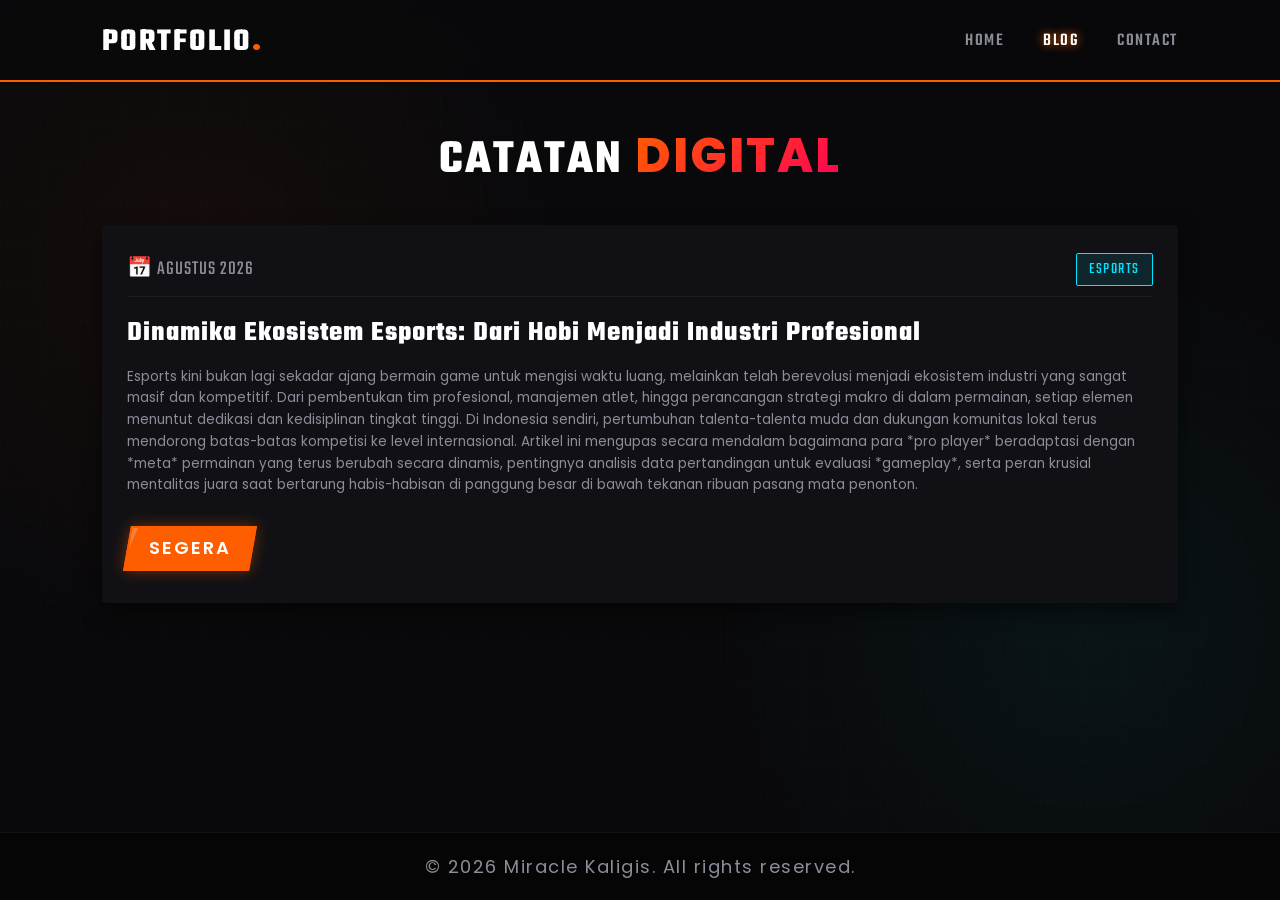
==== commit 012f5113: "commit" ====
--- a/blog/index.html
+++ b/blog/index.html
@@ -21,7 +21,6 @@
 
     <main>
         <div class="section-head text-center sembunyi-scroll">
-            <span class="eyebrow glow-text">ARSIP DATA //</span>
             <h1 class="judul-halaman animasi-atas">CATATAN <span class="teks-sorot">DIGITAL</span></h1>
         </div>
         
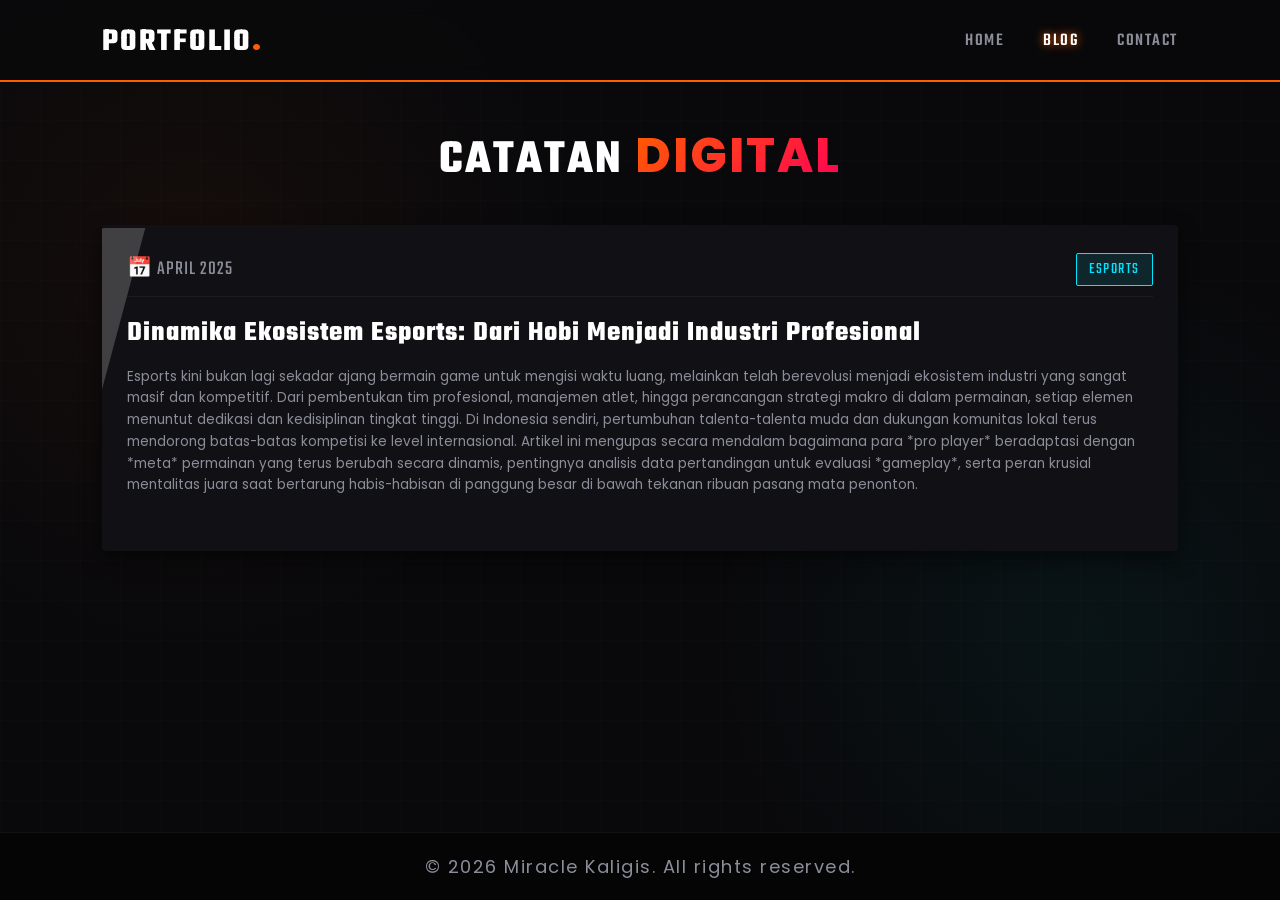
==== commit 75d8b826: "commit" ====
--- a/blog/index.html
+++ b/blog/index.html
@@ -29,14 +29,14 @@
             <!-- Artikel 1 (Diperbarui khusus Esports & Diperpanjang) -->
             <article class="kartu-esports blog-post sembunyi-scroll delay-1">
                 <div class="blog-meta">
-                    <span class="tanggal">&#128197; AGUSTUS 2026</span>
+                    <span class="tanggal">&#128197; APRIL 2025</span>
                     <span class="kategori-badge">ESPORTS</span>
                 </div>
                 <h2>Dinamika Ekosistem Esports: Dari Hobi Menjadi Industri Profesional</h2>
                 <p>Esports kini bukan lagi sekadar ajang bermain game untuk mengisi waktu luang, melainkan telah berevolusi menjadi ekosistem industri yang sangat masif dan kompetitif. Dari pembentukan tim profesional, manajemen atlet, hingga perancangan strategi makro di dalam permainan, setiap elemen menuntut dedikasi dan kedisiplinan tingkat tinggi. Di Indonesia sendiri, pertumbuhan talenta-talenta muda dan dukungan komunitas lokal terus mendorong batas-batas kompetisi ke level internasional. Artikel ini mengupas secara mendalam bagaimana para *pro player* beradaptasi dengan *meta* permainan yang terus berubah secara dinamis, pentingnya analisis data pertandingan untuk evaluasi *gameplay*, serta peran krusial mentalitas juara saat bertarung habis-habisan di panggung besar di bawah tekanan ribuan pasang mata penonton.</p>
                 <div style="margin-top: 30px;">
-                    <a href="#" class="tombol-esports-kecil">
-                        <span class="teks-tombol">SEGERA</span>
+                    
+                        
                         <span class="efek-garis"></span>
                     </a>
                 </div>
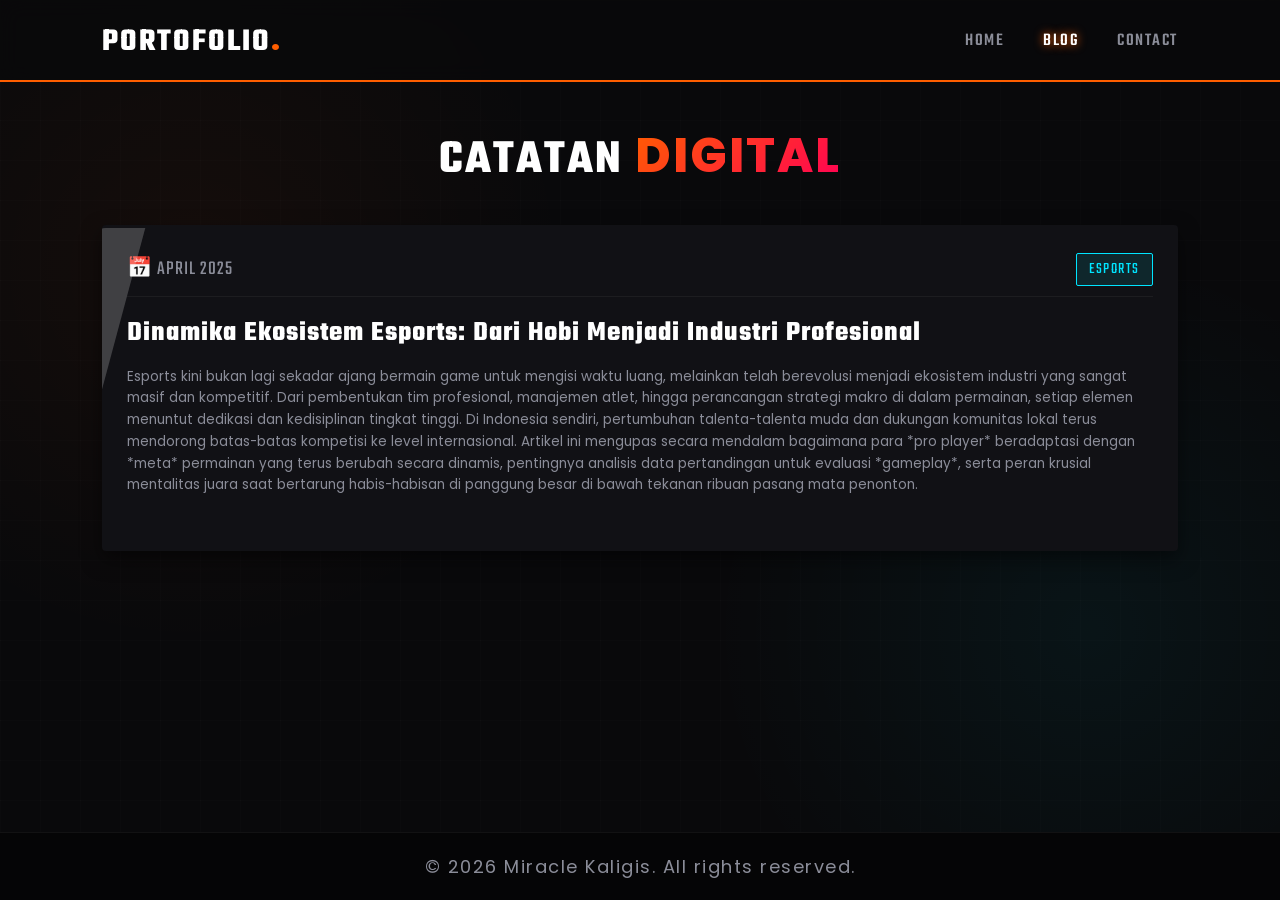
==== commit 920d833a: "commit" ====
--- a/blog/index.html
+++ b/blog/index.html
@@ -10,7 +10,7 @@
     
     <!-- Header Navigasi bergaya UI Game -->
     <header class="tajuk">
-        <a href="../" class="logo">PORTFOLIO<span class="titik-aksen">.</span></a>
+        <a href="../" class="logo">PORTOFOLIO<span class="titik-aksen">.</span></a>
         <nav class="navigasi_bar">
             <a href="../">HOME</a>
             <a href="../blog/" class="aktif">BLOG</a>
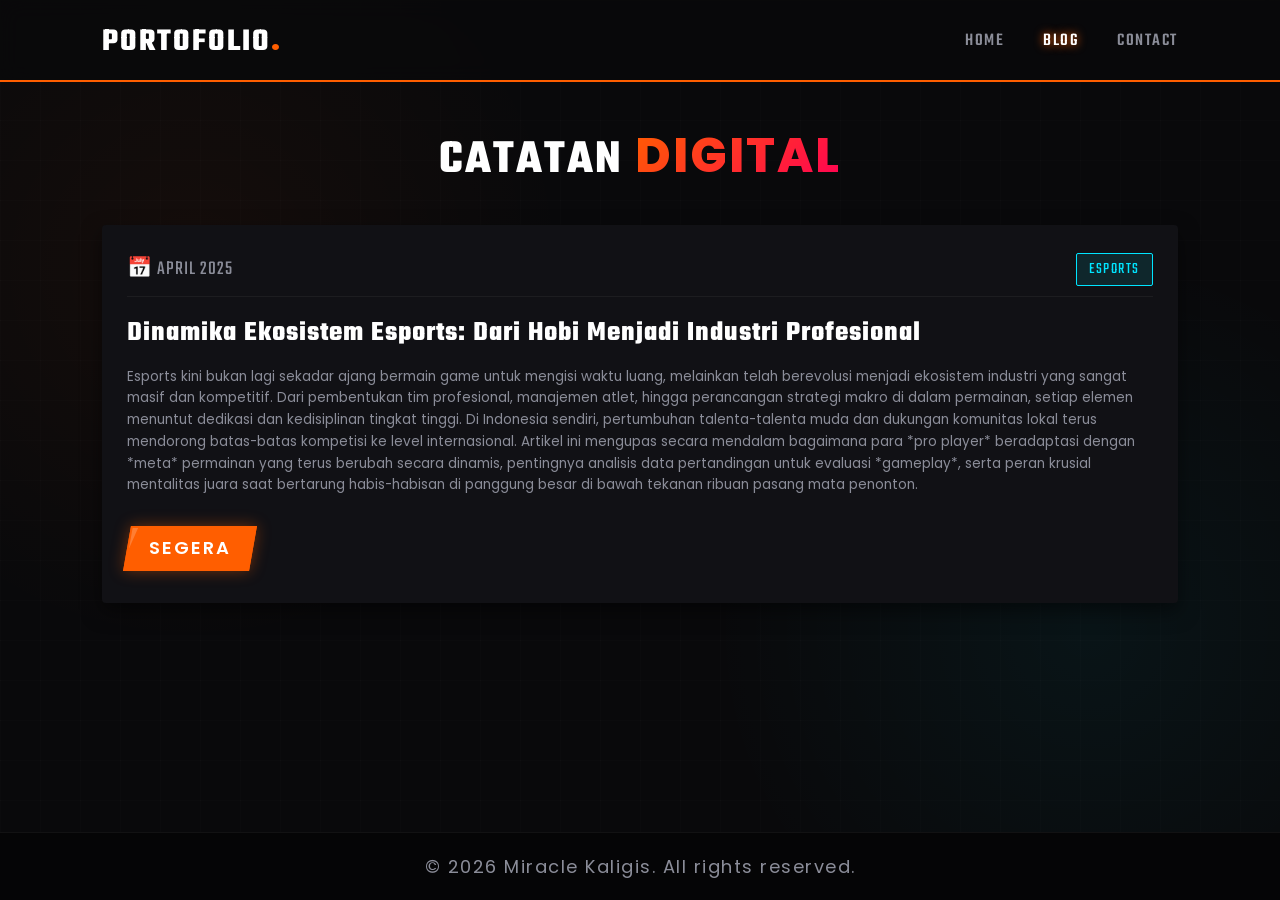
==== commit 34041749: "commit" ====
--- a/blog/index.html
+++ b/blog/index.html
@@ -26,7 +26,7 @@
         
         <div class="blog-container">
             
-            <!-- Artikel 1 (Diperbarui khusus Esports & Diperpanjang) -->
+            <!-- Artikel 1 -->
             <article class="kartu-esports blog-post sembunyi-scroll delay-1">
                 <div class="blog-meta">
                     <span class="tanggal">&#128197; APRIL 2025</span>
@@ -35,8 +35,9 @@
                 <h2>Dinamika Ekosistem Esports: Dari Hobi Menjadi Industri Profesional</h2>
                 <p>Esports kini bukan lagi sekadar ajang bermain game untuk mengisi waktu luang, melainkan telah berevolusi menjadi ekosistem industri yang sangat masif dan kompetitif. Dari pembentukan tim profesional, manajemen atlet, hingga perancangan strategi makro di dalam permainan, setiap elemen menuntut dedikasi dan kedisiplinan tingkat tinggi. Di Indonesia sendiri, pertumbuhan talenta-talenta muda dan dukungan komunitas lokal terus mendorong batas-batas kompetisi ke level internasional. Artikel ini mengupas secara mendalam bagaimana para *pro player* beradaptasi dengan *meta* permainan yang terus berubah secara dinamis, pentingnya analisis data pertandingan untuk evaluasi *gameplay*, serta peran krusial mentalitas juara saat bertarung habis-habisan di panggung besar di bawah tekanan ribuan pasang mata penonton.</p>
                 <div style="margin-top: 30px;">
-                    
-                        
+                    <!-- Tombol yang error sudah diperbaiki -->
+                    <a href="#" class="tombol-esports-kecil">
+                        <span class="teks-tombol">SEGERA</span>
                         <span class="efek-garis"></span>
                     </a>
                 </div>
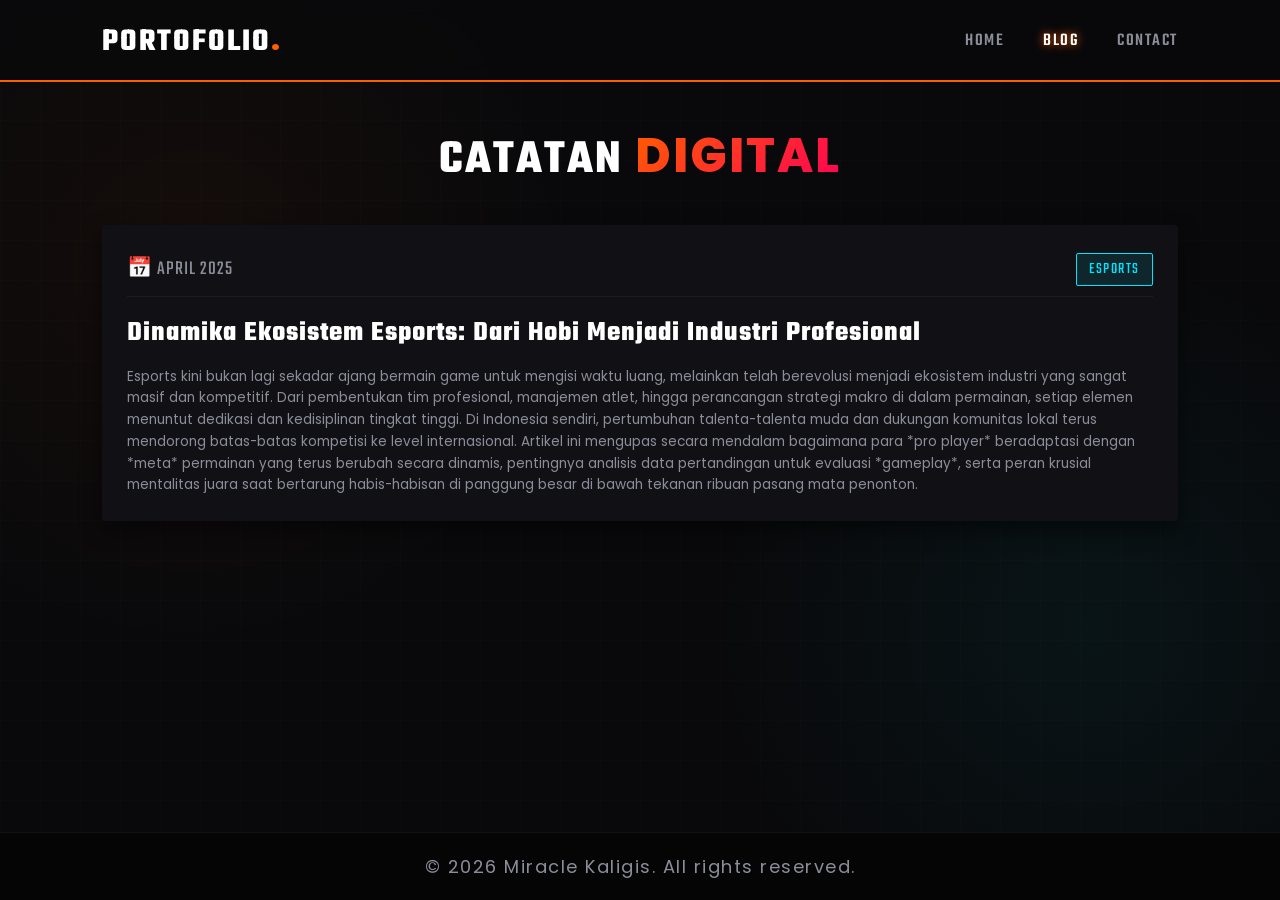
==== commit 25ea0f2b: "commit" ====
--- a/blog/index.html
+++ b/blog/index.html
@@ -34,13 +34,6 @@
                 </div>
                 <h2>Dinamika Ekosistem Esports: Dari Hobi Menjadi Industri Profesional</h2>
                 <p>Esports kini bukan lagi sekadar ajang bermain game untuk mengisi waktu luang, melainkan telah berevolusi menjadi ekosistem industri yang sangat masif dan kompetitif. Dari pembentukan tim profesional, manajemen atlet, hingga perancangan strategi makro di dalam permainan, setiap elemen menuntut dedikasi dan kedisiplinan tingkat tinggi. Di Indonesia sendiri, pertumbuhan talenta-talenta muda dan dukungan komunitas lokal terus mendorong batas-batas kompetisi ke level internasional. Artikel ini mengupas secara mendalam bagaimana para *pro player* beradaptasi dengan *meta* permainan yang terus berubah secara dinamis, pentingnya analisis data pertandingan untuk evaluasi *gameplay*, serta peran krusial mentalitas juara saat bertarung habis-habisan di panggung besar di bawah tekanan ribuan pasang mata penonton.</p>
-                <div style="margin-top: 30px;">
-                    <!-- Tombol yang error sudah diperbaiki -->
-                    <a href="#" class="tombol-esports-kecil">
-                        <span class="teks-tombol">SEGERA</span>
-                        <span class="efek-garis"></span>
-                    </a>
-                </div>
                 <div class="garis-animasi"></div>
             </article>
 
